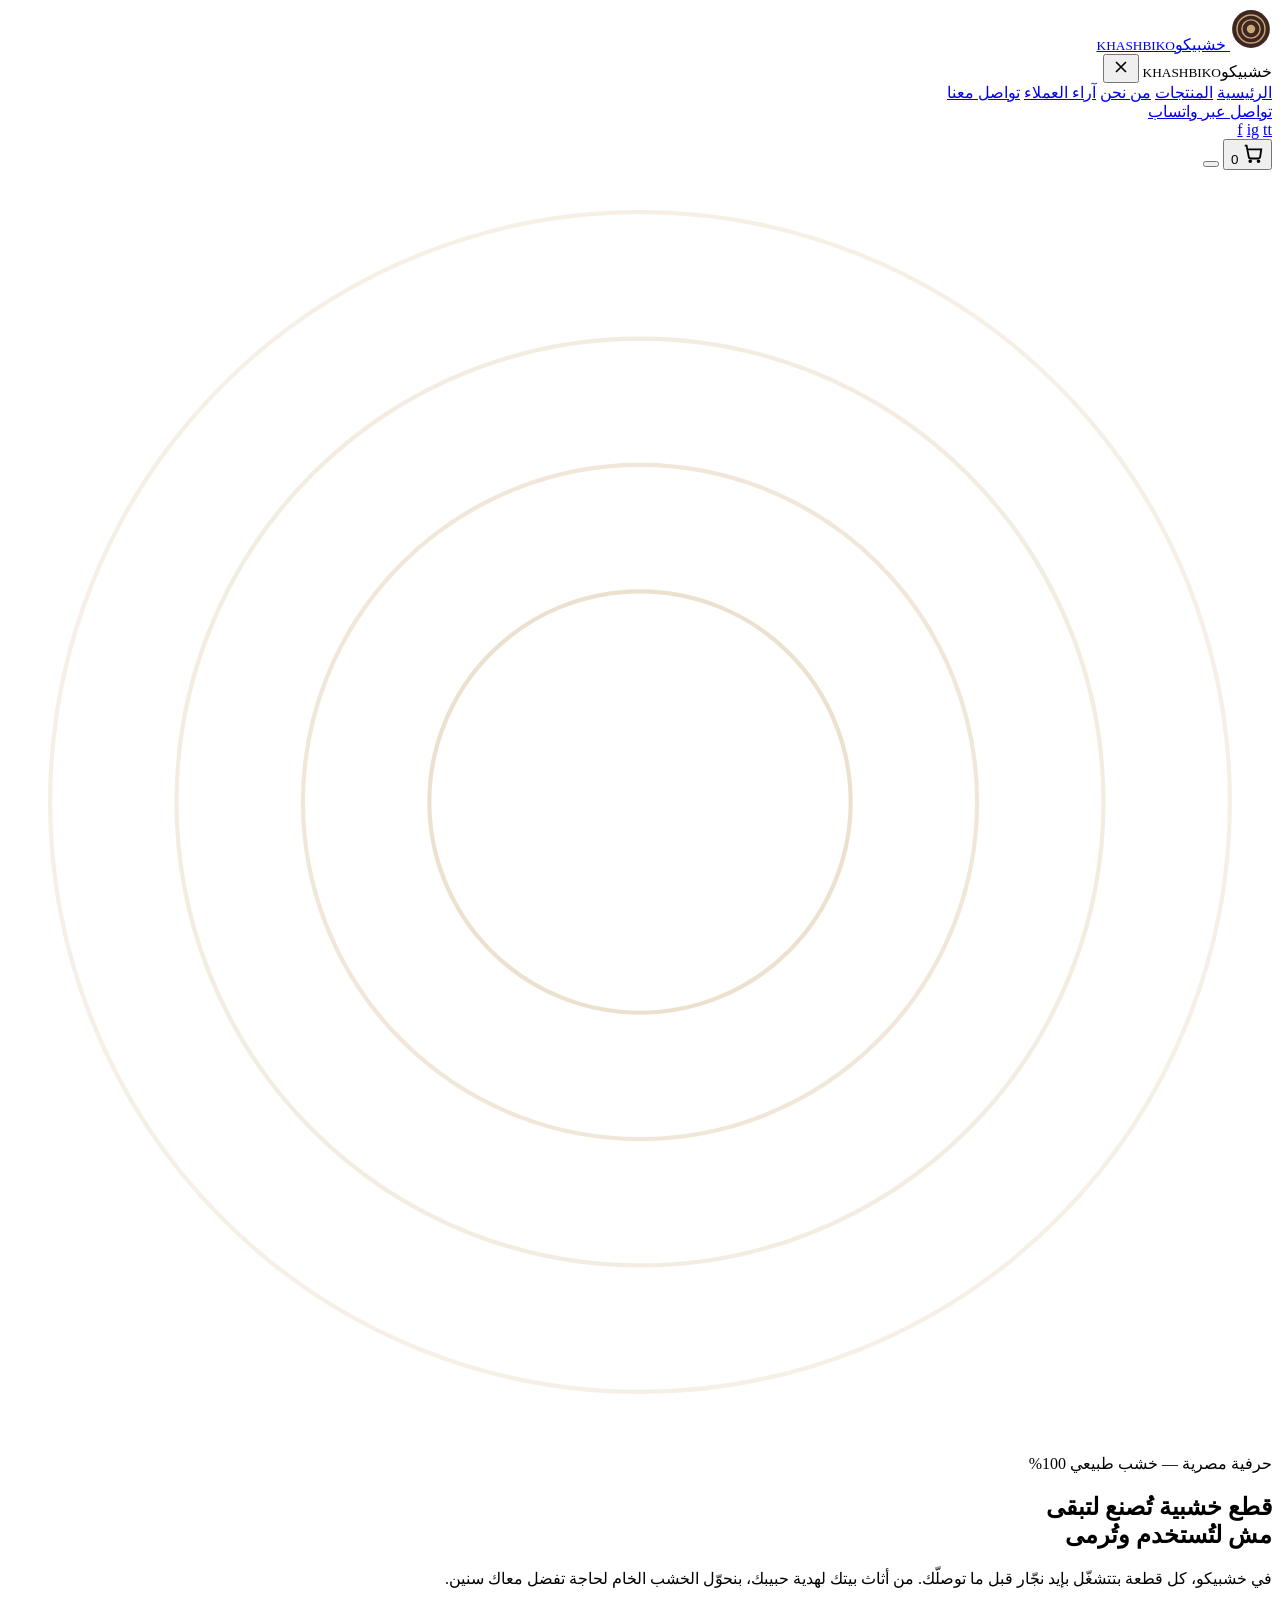
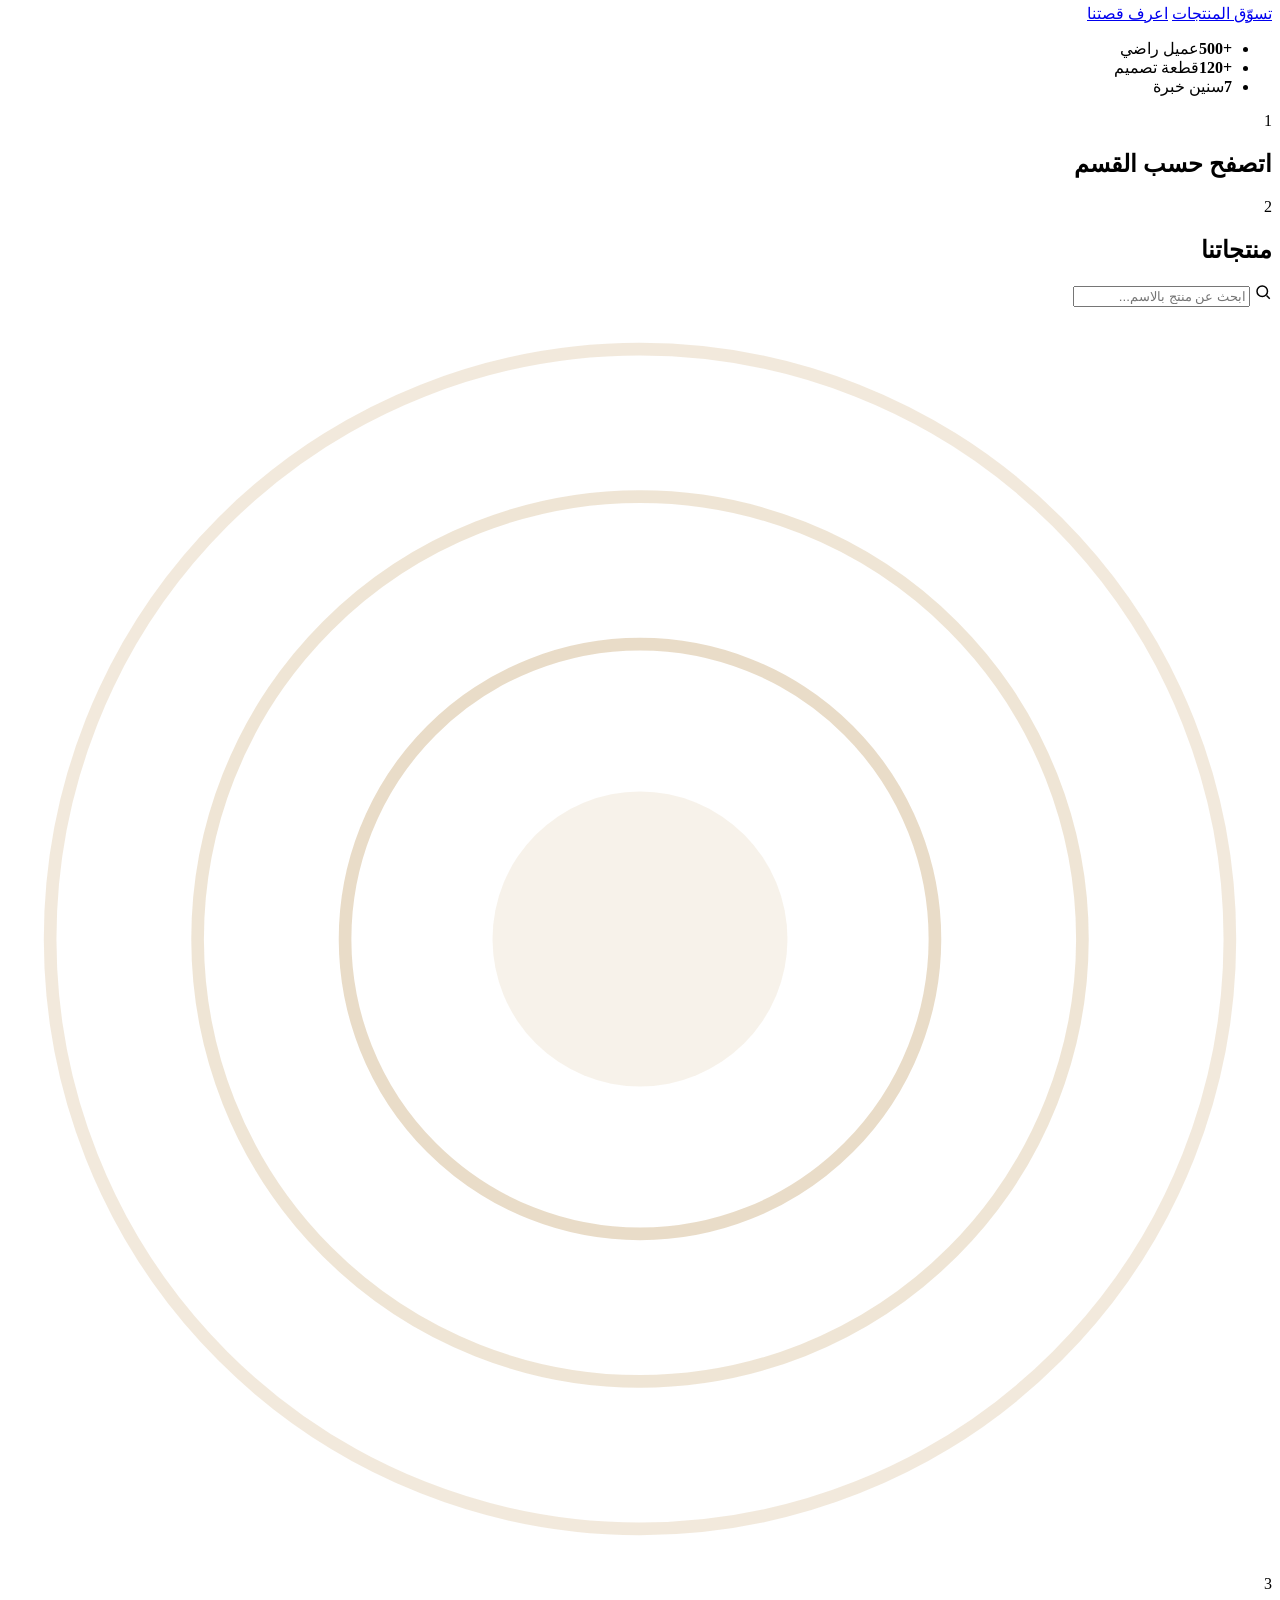
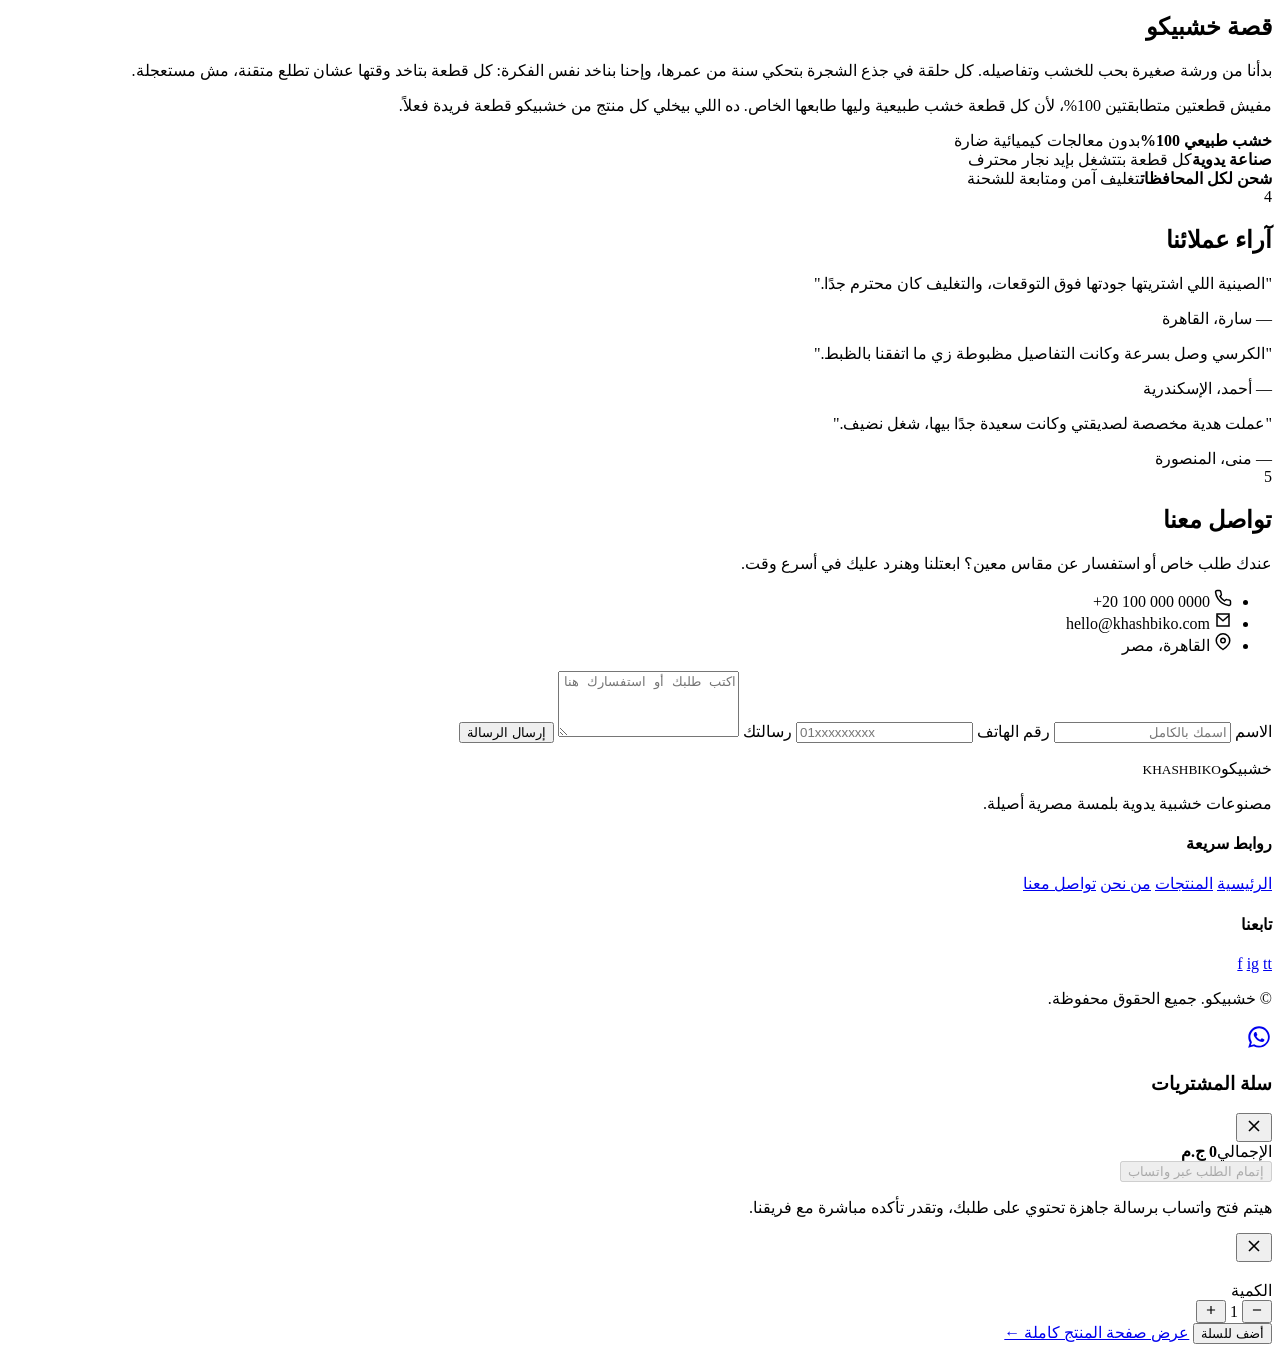
==== index.html @ 72959894 "Add files via upload" ====
<!DOCTYPE html>
<html lang="ar" dir="rtl">
<head>
<meta charset="UTF-8">
<meta name="viewport" content="width=device-width, initial-scale=1.0, viewport-fit=cover">
<title>خشبيكو | قطع خشبية يدوية الصنع</title>
<meta name="description" content="خشبيكو - متجر مصنوعات خشبية يدوية: أثاث، ديكور، أدوات مطبخ وهدايا مخصصة من خشب طبيعي 100%.">

<!-- Open Graph (لمشاركة أفضل على فيسبوك وواتساب) -->
<meta property="og:title" content="خشبيكو | قطع خشبية يدوية الصنع">
<meta property="og:description" content="أثاث وديكور وأدوات مطبخ وهدايا خشبية، مصنوعة يدويًا بخشب طبيعي 100%.">
<meta property="og:type" content="website">

<link rel="icon" href="data:image/svg+xml,%3Csvg xmlns='http://www.w3.org/2000/svg' viewBox='0 0 100 100'%3E%3Ccircle cx='50' cy='50' r='45' fill='%233E2723'/%3E%3Ccircle cx='50' cy='50' r='33' fill='none' stroke='%23C9A876' stroke-width='4'/%3E%3Ccircle cx='50' cy='50' r='20' fill='none' stroke='%23C9A876' stroke-width='4'/%3E%3C/svg%3E">

<link rel="preconnect" href="https://fonts.googleapis.com">
<link rel="preconnect" href="https://fonts.gstatic.com" crossorigin>
<link href="https://fonts.googleapis.com/css2?family=El+Messiri:wght@500;600;700&family=Tajawal:wght@400;500;700;900&display=swap" rel="stylesheet">
<link rel="stylesheet" href="assets/css/style.css">
</head>
<body>

<!-- ===== Header ===== -->
<header class="site-header" id="top">
  <div class="container header-inner">
    <a href="#top" class="logo">
      <svg class="logo-rings" viewBox="0 0 60 60" width="42" height="42" aria-hidden="true">
        <circle cx="30" cy="30" r="27" fill="#3E2723"/>
        <circle cx="30" cy="30" r="20" fill="none" stroke="#C9A876" stroke-width="2"/>
        <circle cx="30" cy="30" r="13" fill="none" stroke="#C9A876" stroke-width="2"/>
        <circle cx="30" cy="30" r="6" fill="#C9A876"/>
      </svg>
      <span class="logo-text">خشبيكو<small>KHASHBIKO</small></span>
    </a>

    <nav class="main-nav" id="mainNav">
      <div class="nav-panel-header">
        <span class="logo-text">خشبيكو<small>KHASHBIKO</small></span>
        <button class="icon-btn" id="closeMenu" aria-label="إغلاق القائمة">
          <svg width="20" height="20" viewBox="0 0 24 24" fill="none" stroke="currentColor" stroke-width="2"><path d="M6 6l12 12M18 6L6 18"/></svg>
        </button>
      </div>
      <div class="nav-links">
        <a href="#home">الرئيسية</a>
        <a href="#products">المنتجات</a>
        <a href="#about">من نحن</a>
        <a href="#reviews">آراء العملاء</a>
        <a href="#contact">تواصل معنا</a>
      </div>
      <div class="nav-panel-footer">
        <a href="#" data-whatsapp-link target="_blank" rel="noopener" class="btn btn-primary btn-block">تواصل عبر واتساب</a>
        <div class="social-icons">
          <a href="#" data-social="facebook" aria-label="فيسبوك">f</a>
          <a href="#" data-social="instagram" aria-label="انستغرام">ig</a>
          <a href="#" data-social="tiktok" aria-label="تيك توك">tt</a>
        </div>
      </div>
    </nav>

    <div class="header-actions">
      <button class="cart-btn" id="cartBtn" aria-label="فتح سلة المشتريات">
        <svg width="22" height="22" viewBox="0 0 24 24" fill="none" stroke="currentColor" stroke-width="2"><path d="M3 4h2l2.4 12.4a2 2 0 002 1.6h8.4a2 2 0 002-1.7L21 8H6"/><circle cx="9" cy="21" r="1"/><circle cx="18" cy="21" r="1"/></svg>
        <span class="cart-count" id="cartCount">0</span>
      </button>
      <button class="menu-toggle" id="menuToggle" aria-label="فتح القائمة" aria-expanded="false">
        <span></span><span></span><span></span>
      </button>
    </div>
  </div>
</header>

<!-- ===== Hero ===== -->
<section class="hero" id="home">
  <div class="hero-rings" aria-hidden="true">
    <svg viewBox="0 0 600 600" width="100%" height="100%">
      <circle cx="300" cy="300" r="280" fill="none" stroke="#C9A876" stroke-opacity="0.18" stroke-width="2"/>
      <circle cx="300" cy="300" r="220" fill="none" stroke="#C9A876" stroke-opacity="0.22" stroke-width="2"/>
      <circle cx="300" cy="300" r="160" fill="none" stroke="#C9A876" stroke-opacity="0.28" stroke-width="2"/>
      <circle cx="300" cy="300" r="100" fill="none" stroke="#C9A876" stroke-opacity="0.35" stroke-width="2"/>
    </svg>
  </div>
  <div class="container hero-inner">
    <p class="eyebrow">حرفية مصرية &mdash; خشب طبيعي 100%</p>
    <h1>قطع خشبية تُصنع لتبقى<br><span>مش لتُستخدم وتُرمى</span></h1>
    <p class="hero-text">في خشبيكو، كل قطعة بتتشغّل بإيد نجّار قبل ما توصلّك. من أثاث بيتك لهدية حبيبك، بنحوّل الخشب الخام لحاجة تفضل معاك سنين.</p>
    <div class="hero-cta">
      <a href="#products" class="btn btn-primary">تسوّق المنتجات</a>
      <a href="#about" class="btn btn-ghost">اعرف قصتنا</a>
    </div>
    <ul class="hero-stats">
      <li><strong>+500</strong><span>عميل راضي</span></li>
      <li><strong>+120</strong><span>قطعة تصميم</span></li>
      <li><strong>7</strong><span>سنين خبرة</span></li>
    </ul>
  </div>
</section>

<!-- ===== Categories (تُبنى تلقائيًا من ملف products-data.js) ===== -->
<section class="categories">
  <div class="container">
    <div class="section-head">
      <span class="ring-mark">1</span>
      <h2>اتصفح حسب القسم</h2>
    </div>
    <div class="cat-grid" id="categoryGrid">
      <!-- تُملأ تلقائيًا بواسطة app.js من PRODUCT_CATEGORIES -->
    </div>
  </div>
</section>

<!-- ===== Products (تُبنى تلقائيًا من ملف products-data.js) ===== -->
<section class="products" id="products">
  <div class="container">
    <div class="section-head">
      <span class="ring-mark">2</span>
      <h2>منتجاتنا</h2>
     <!--<p class="section-sub">لإضافة أو تعديل منتج، افتح ملف <code>assets/js/products-data.js</code></p>-->
    </div>

    <div class="products-toolbar">
      <div class="search-bar">
        <span class="search-icon">
          <svg width="18" height="18" viewBox="0 0 24 24" fill="none" stroke="currentColor" stroke-width="2"><circle cx="11" cy="11" r="7"/><path d="M21 21l-4.3-4.3"/></svg>
        </span>
        <input type="search" id="productSearch" placeholder="ابحث عن منتج بالاسم...">
      </div>
      <div class="filter-pills" id="categoryFilters">
        <!-- تُملأ تلقائيًا بواسطة app.js -->
      </div>
    </div>

    <div class="product-grid" id="productGrid">
      <!-- تُملأ تلقائيًا بواسطة app.js من PRODUCTS -->
    </div>
  </div>
</section>

<!-- ===== About ===== -->
<section class="about" id="about">
  <div class="container about-inner">
    <div class="about-rings" aria-hidden="true">
      <svg viewBox="0 0 300 300" width="100%" height="100%">
        <circle cx="150" cy="150" r="140" fill="none" stroke="#C9A876" stroke-opacity="0.25" stroke-width="3"/>
        <circle cx="150" cy="150" r="105" fill="none" stroke="#C9A876" stroke-opacity="0.3" stroke-width="3"/>
        <circle cx="150" cy="150" r="70" fill="none" stroke="#C9A876" stroke-opacity="0.4" stroke-width="3"/>
        <circle cx="150" cy="150" r="35" fill="#C9A876" fill-opacity="0.15"/>
      </svg>
    </div>
    <div class="about-text">
      <span class="ring-mark">3</span>
      <h2>قصة خشبيكو</h2>
      <p>بدأنا من ورشة صغيرة بحب للخشب وتفاصيله. كل حلقة في جذع الشجرة بتحكي سنة من عمرها، وإحنا بناخد نفس الفكرة: كل قطعة بتاخد وقتها عشان تطلع متقنة، مش مستعجلة.</p>
      <p>مفيش قطعتين متطابقتين 100%، لأن كل قطعة خشب طبيعية وليها طابعها الخاص. ده اللي بيخلي كل منتج من خشبيكو قطعة فريدة فعلاً.</p>
      <div class="about-points">
        <div class="point"><strong>خشب طبيعي 100%</strong><span>بدون معالجات كيميائية ضارة</span></div>
        <div class="point"><strong>صناعة يدوية</strong><span>كل قطعة بتتشغل بإيد نجار محترف</span></div>
        <div class="point"><strong>شحن لكل المحافظات</strong><span>تغليف آمن ومتابعة للشحنة</span></div>
      </div>
    </div>
  </div>
</section>

<!-- ===== Reviews ===== -->
<section class="reviews" id="reviews">
  <div class="container">
    <div class="section-head">
      <span class="ring-mark">4</span>
      <h2>آراء عملائنا</h2>
      <!--<p class="section-sub">آراء توضيحية &mdash; استبدلها بتقييمات عملائك الحقيقية</p>-->
    </div>
    <div class="review-grid">
      <div class="review-card">
        <p>"الصينية اللي اشتريتها جودتها فوق التوقعات، والتغليف كان محترم جدًا."</p>
        <span class="reviewer">— سارة، القاهرة</span>
      </div>
      <div class="review-card">
        <p>"الكرسي وصل بسرعة وكانت التفاصيل مظبوطة زي ما اتفقنا بالظبط."</p>
        <span class="reviewer">— أحمد، الإسكندرية</span>
      </div>
      <div class="review-card">
        <p>"عملت هدية مخصصة لصديقتي وكانت سعيدة جدًا بيها، شغل نضيف."</p>
        <span class="reviewer">— منى، المنصورة</span>
      </div>
    </div>
  </div>
</section>

<!-- ===== Contact ===== -->
<section class="contact" id="contact">
  <div class="container contact-inner">
    <div class="contact-info">
      <span class="ring-mark">5</span>
      <h2>تواصل معنا</h2>
      <p>عندك طلب خاص أو استفسار عن مقاس معين؟ ابعتلنا وهنرد عليك في أسرع وقت.</p>
      <ul class="contact-list">
        <li>
          <svg width="18" height="18" viewBox="0 0 24 24" fill="none" stroke="currentColor" stroke-width="2"><path d="M22 16.9v3a2 2 0 01-2.2 2 19.8 19.8 0 01-8.6-3.1 19.5 19.5 0 01-6-6A19.8 19.8 0 012.1 4.2 2 2 0 014.1 2h3a2 2 0 012 1.7c.1.9.3 1.8.6 2.7a2 2 0 01-.4 2.1L8 9.9a16 16 0 006 6l1.4-1.3a2 2 0 012.1-.4c.9.3 1.8.5 2.7.6a2 2 0 011.8 2z"/></svg>
          <span dir="ltr" id="infoPhone">+20 100 000 0000</span>
        </li>
        <li>
          <svg width="18" height="18" viewBox="0 0 24 24" fill="none" stroke="currentColor" stroke-width="2"><path d="M4 4h16v16H4z"/><path d="M4 6l8 7 8-7"/></svg>
          <span dir="ltr" id="infoEmail">hello@khashbiko.com</span>
        </li>
        <li>
          <svg width="18" height="18" viewBox="0 0 24 24" fill="none" stroke="currentColor" stroke-width="2"><path d="M21 10c0 6-9 12-9 12s-9-6-9-12a9 9 0 0118 0z"/><circle cx="12" cy="10" r="3"/></svg>
          <span id="infoAddress">القاهرة، مصر</span>
        </li>
      </ul>
    </div>

    <form class="contact-form" id="contactForm">
      <label>
        الاسم
        <input type="text" name="name" required placeholder="اسمك بالكامل">
      </label>
      <label>
        رقم الهاتف
        <input type="tel" name="phone" required placeholder="01xxxxxxxxx">
      </label>
      <label>
        رسالتك
        <textarea name="message" rows="4" required placeholder="اكتب طلبك أو استفسارك هنا"></textarea>
      </label>
      <button type="submit" class="btn btn-primary">إرسال الرسالة</button>
      <p class="form-note" id="formNote"></p>
    </form>
  </div>
</section>

<!-- ===== Footer ===== -->
<footer class="site-footer">
  <div class="container footer-inner">
    <div class="footer-brand">
      <span class="logo-text">خشبيكو<small>KHASHBIKO</small></span>
      <p>مصنوعات خشبية يدوية بلمسة مصرية أصيلة.</p>
    </div>
    <div class="footer-links">
      <h4>روابط سريعة</h4>
      <a href="#home">الرئيسية</a>
      <a href="#products">المنتجات</a>
      <a href="#about">من نحن</a>
      <a href="#contact">تواصل معنا</a>
    </div>
    <div class="footer-social">
      <h4>تابعنا</h4>
      <div class="social-icons">
        <a href="#" data-social="facebook" aria-label="فيسبوك">f</a>
        <a href="#" data-social="instagram" aria-label="انستغرام">ig</a>
        <a href="#" data-social="tiktok" aria-label="تيك توك">tt</a>
      </div>
    </div>
  </div>
  <div class="footer-bottom">
    <p>&copy; <span id="year"></span> خشبيكو. جميع الحقوق محفوظة.</p>
  </div>
</footer>

<!-- ===== Floating WhatsApp (الرقم من assets/js/config.js) ===== -->
<a href="#" data-whatsapp-link target="_blank" rel="noopener" class="whatsapp-float" aria-label="تواصل عبر واتساب">
  <svg width="26" height="26" viewBox="0 0 24 24" fill="currentColor"><path d="M12.04 2C6.58 2 2.13 6.45 2.13 11.91c0 1.87.51 3.62 1.4 5.13L2 22l5.13-1.5a9.9 9.9 0 004.9 1.28h.01c5.46 0 9.91-4.45 9.91-9.91S17.5 2 12.04 2zm0 18.06a8.1 8.1 0 01-4.14-1.13l-.3-.18-3.05.89.9-2.96-.2-.31a8.1 8.1 0 01-1.24-4.36c0-4.48 3.65-8.13 8.14-8.13 4.48 0 8.13 3.65 8.13 8.14 0 4.48-3.65 8.14-8.13 8.14zm4.46-6.09c-.24-.12-1.44-.71-1.66-.8-.22-.08-.39-.12-.55.12-.16.24-.63.79-.77.96-.14.16-.28.18-.53.06-.24-.12-1.02-.38-1.94-1.2-.72-.64-1.2-1.43-1.34-1.67-.14-.24-.02-.37.11-.5.11-.11.24-.28.36-.42.12-.14.16-.24.24-.4.08-.16.04-.3-.02-.42-.06-.12-.55-1.34-.76-1.83-.2-.48-.4-.42-.55-.42h-.47c-.16 0-.42.06-.64.3-.22.24-.85.83-.85 2.03 0 1.2.87 2.35.99 2.51.12.16 1.71 2.62 4.15 3.67.58.25 1.03.4 1.38.51.58.18 1.11.16 1.53.1.47-.07 1.44-.59 1.64-1.16.2-.57.2-1.06.14-1.16-.06-.1-.22-.16-.46-.28z"/></svg>
</a>

<!-- ===== Cart Drawer ===== -->
<div class="cart-overlay" id="cartOverlay"></div>
<aside class="cart-drawer" id="cartDrawer" role="dialog" aria-modal="true" aria-label="سلة المشتريات">
  <div class="cart-drawer-header">
    <h3>سلة المشتريات</h3>
    <button class="icon-btn" id="closeCart" aria-label="إغلاق السلة">
      <svg width="20" height="20" viewBox="0 0 24 24" fill="none" stroke="currentColor" stroke-width="2"><path d="M6 6l12 12M18 6L6 18"/></svg>
    </button>
  </div>
  <div class="cart-items" id="cartItems"></div>
  <div class="cart-footer">
    <div class="cart-total"><span>الإجمالي</span><strong id="cartTotal">0 ج.م</strong></div>
    <button class="btn btn-primary btn-block" id="checkoutBtn" disabled>إتمام الطلب عبر واتساب</button>
    <p class="cart-hint">هيتم فتح واتساب برسالة جاهزة تحتوي على طلبك، وتقدر تأكده مباشرة مع فريقنا.</p>
    <p class="form-note" id="cartEmptyNote"></p>
  </div>
</aside>

<!-- ===== Quick View Modal ===== -->
<div class="modal-overlay" id="modalOverlay"></div>
<div class="quick-view-modal" id="quickViewModal" role="dialog" aria-modal="true" aria-labelledby="qvTitle">
  <button class="icon-btn modal-close" id="closeQuickView" aria-label="إغلاق">
    <svg width="20" height="20" viewBox="0 0 24 24" fill="none" stroke="currentColor" stroke-width="2"><path d="M6 6l12 12M18 6L6 18"/></svg>
  </button>
  <div class="qv-media-wrap">
    <div class="qv-media" id="qvMedia"></div>
    <div class="qv-media-toggle" id="qvMediaToggle" hidden>
      <button type="button" class="media-toggle-btn active" data-mode="image">الصورة</button>
      <button type="button" class="media-toggle-btn" data-mode="video">الفيديو</button>
    </div>
  </div>
  <div class="qv-body">
    <div class="qv-tags" id="qvTags"></div>
    <h3 id="qvTitle"></h3>
    <p id="qvDesc"></p>
    <div class="qv-price" id="qvPrice"></div>
    <div class="qv-qty-row">
      <span>الكمية</span>
      <div class="qty-stepper">
        <button class="qty-btn" id="qvMinus" type="button" aria-label="تقليل الكمية">
          <svg width="14" height="14" viewBox="0 0 24 24" fill="none" stroke="currentColor" stroke-width="2"><path d="M5 12h14"/></svg>
        </button>
        <span id="qvQty">1</span>
        <button class="qty-btn" id="qvPlus" type="button" aria-label="زيادة الكمية">
          <svg width="14" height="14" viewBox="0 0 24 24" fill="none" stroke="currentColor" stroke-width="2"><path d="M12 5v14M5 12h14"/></svg>
        </button>
      </div>
    </div>
    <button class="btn btn-primary btn-block" id="qvAddCart" type="button">أضف للسلة</button>
    <a href="#" id="qvFullLink" class="qv-full-link">عرض صفحة المنتج كاملة ←</a>
  </div>
</div>

<!-- Toast -->
<div class="toast" id="toast"></div>

<!-- ملفات البيانات والإعدادات (رتّبها بهذا الترتيب دائمًا) -->
<script src="assets/js/config.js"></script>
<script src="assets/js/icons.js"></script>
<script src="assets/js/media-utils.js"></script>
<script src="assets/js/products-data.js"></script>
<script src="assets/js/site-common.js"></script>
<script src="assets/js/app.js"></script>
</body>
</html>
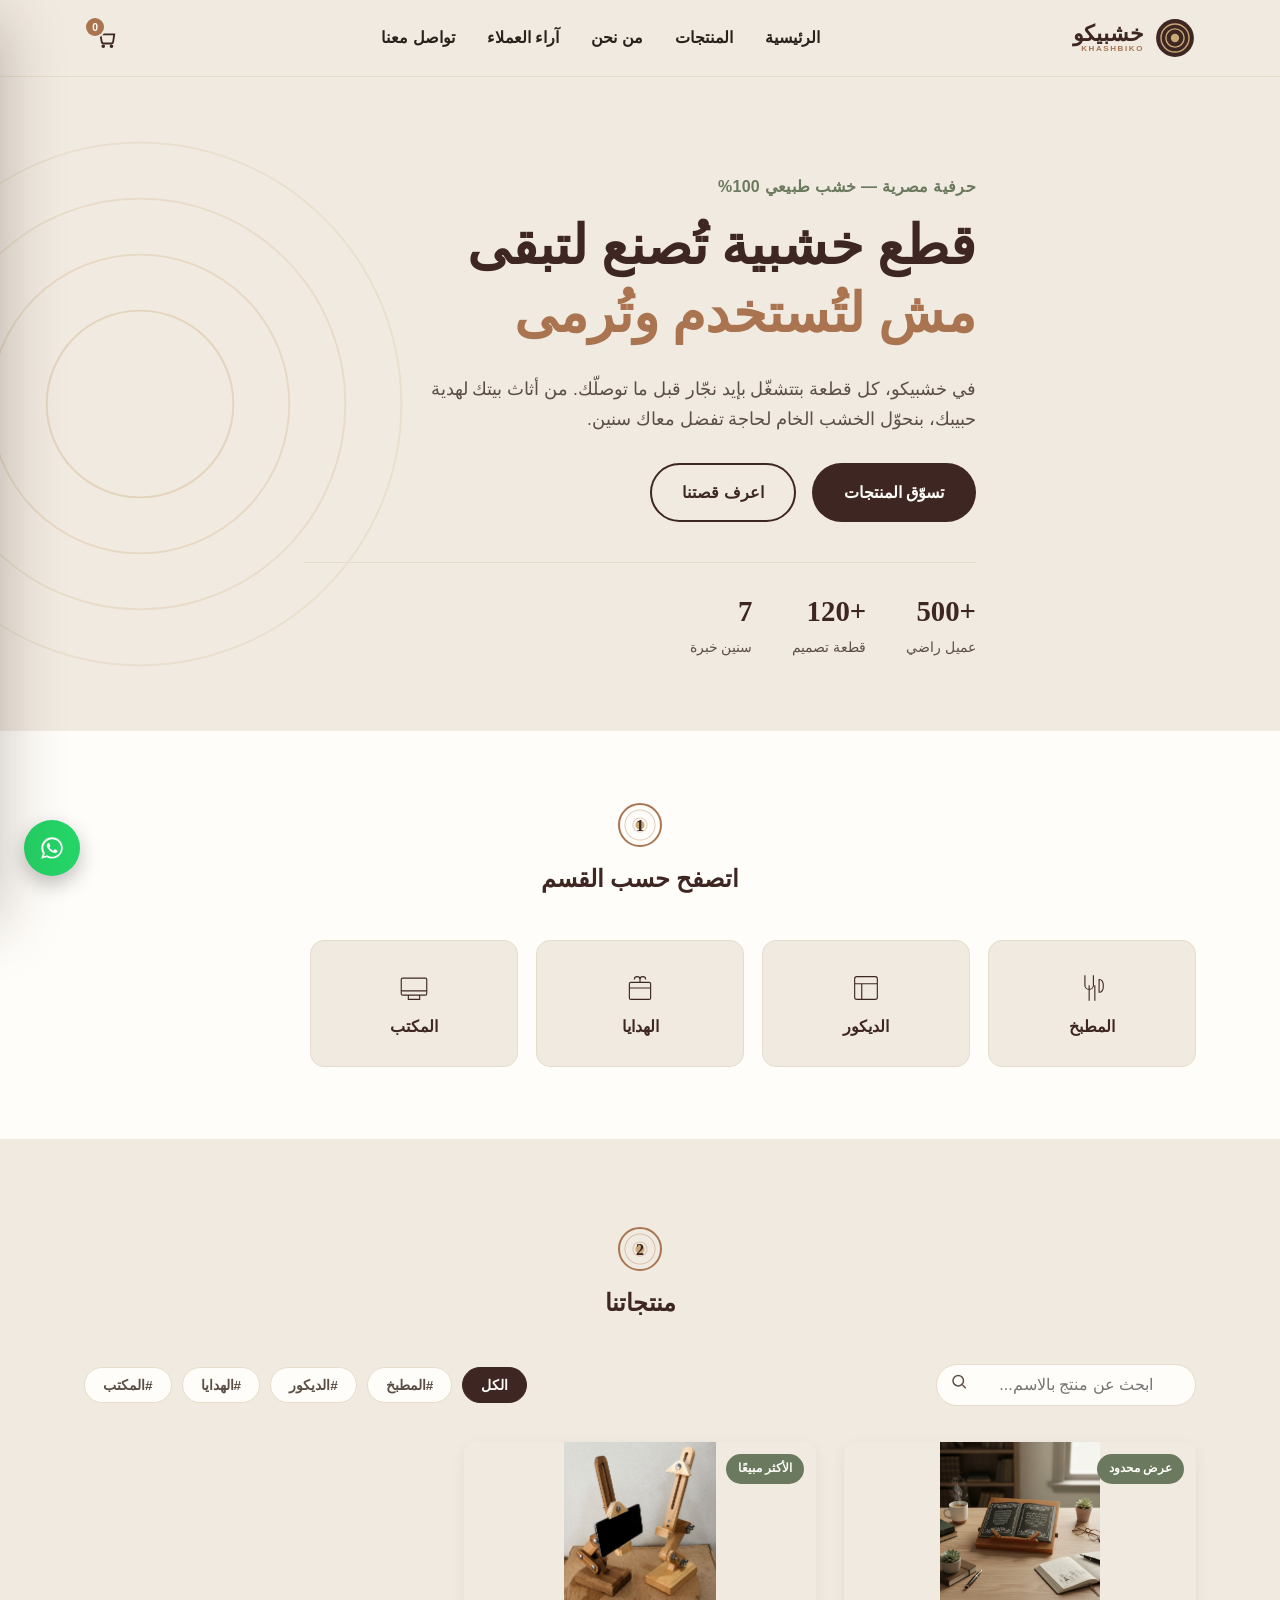
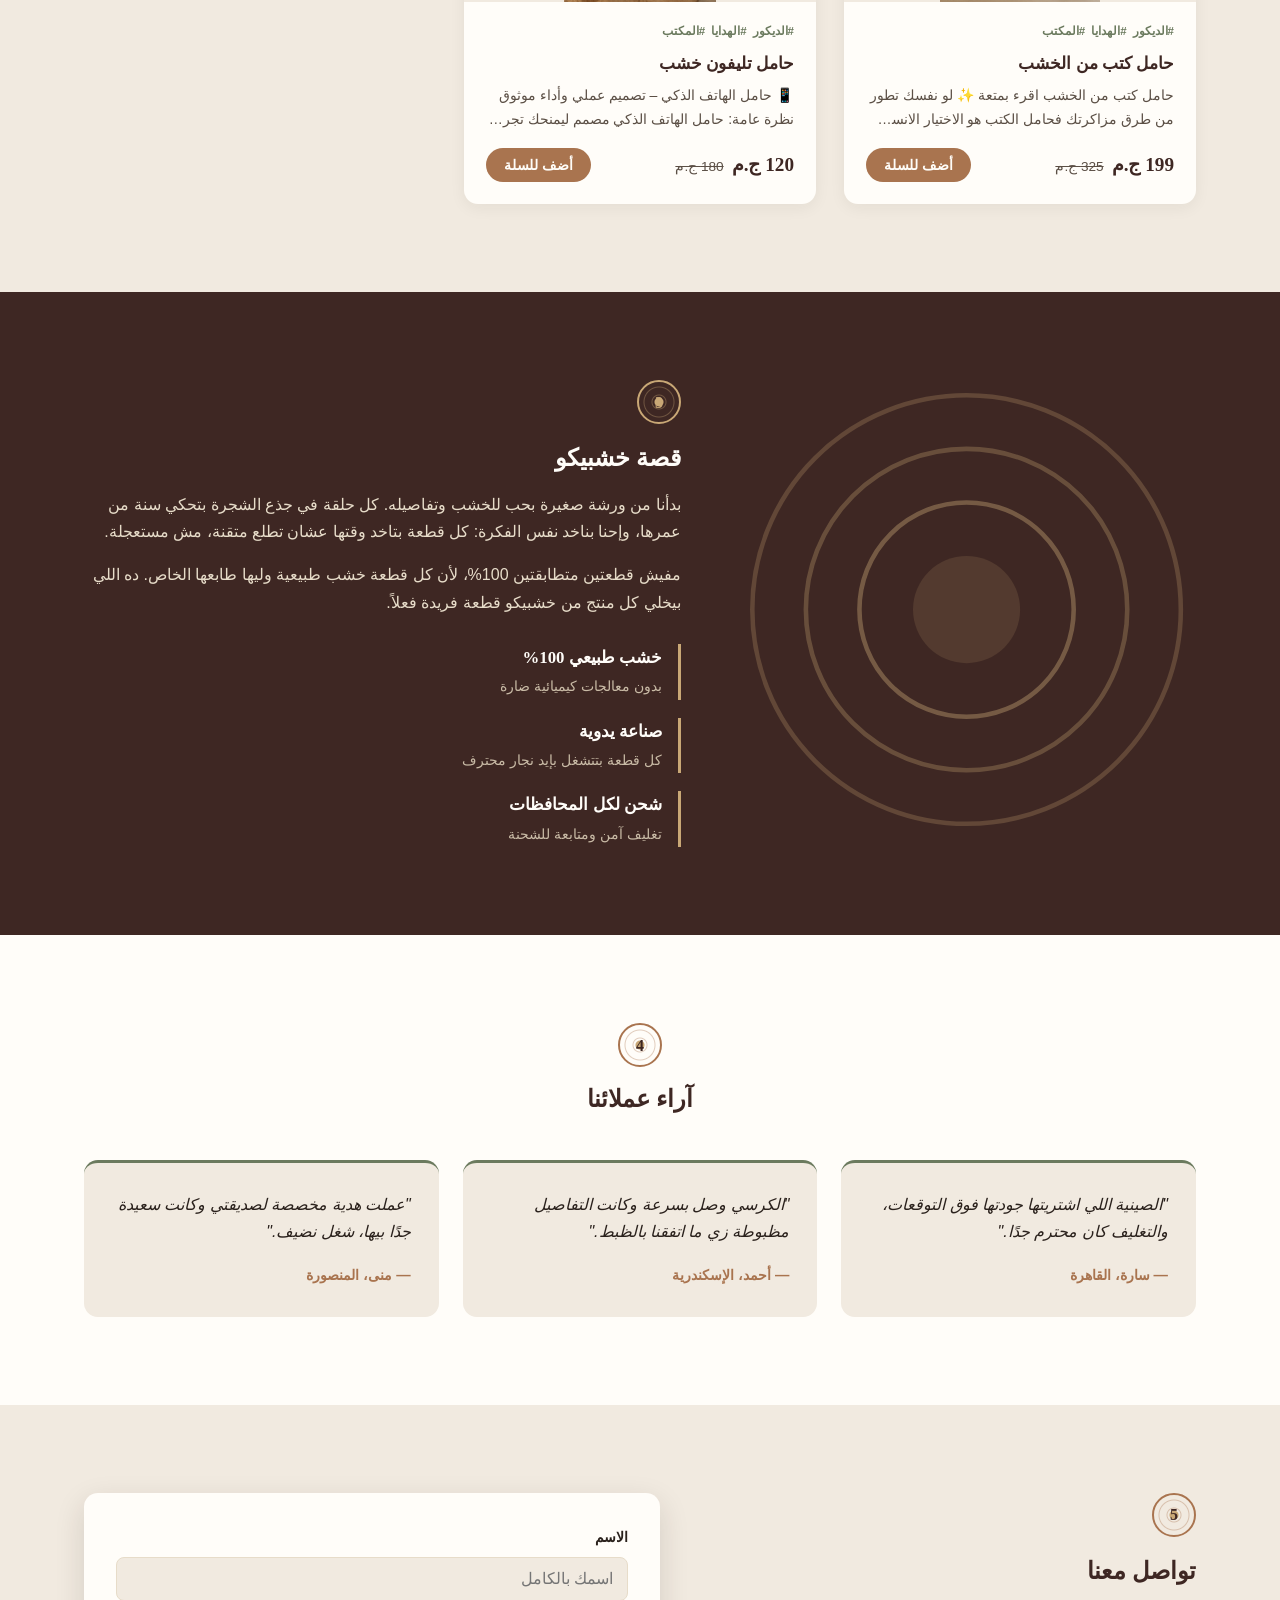
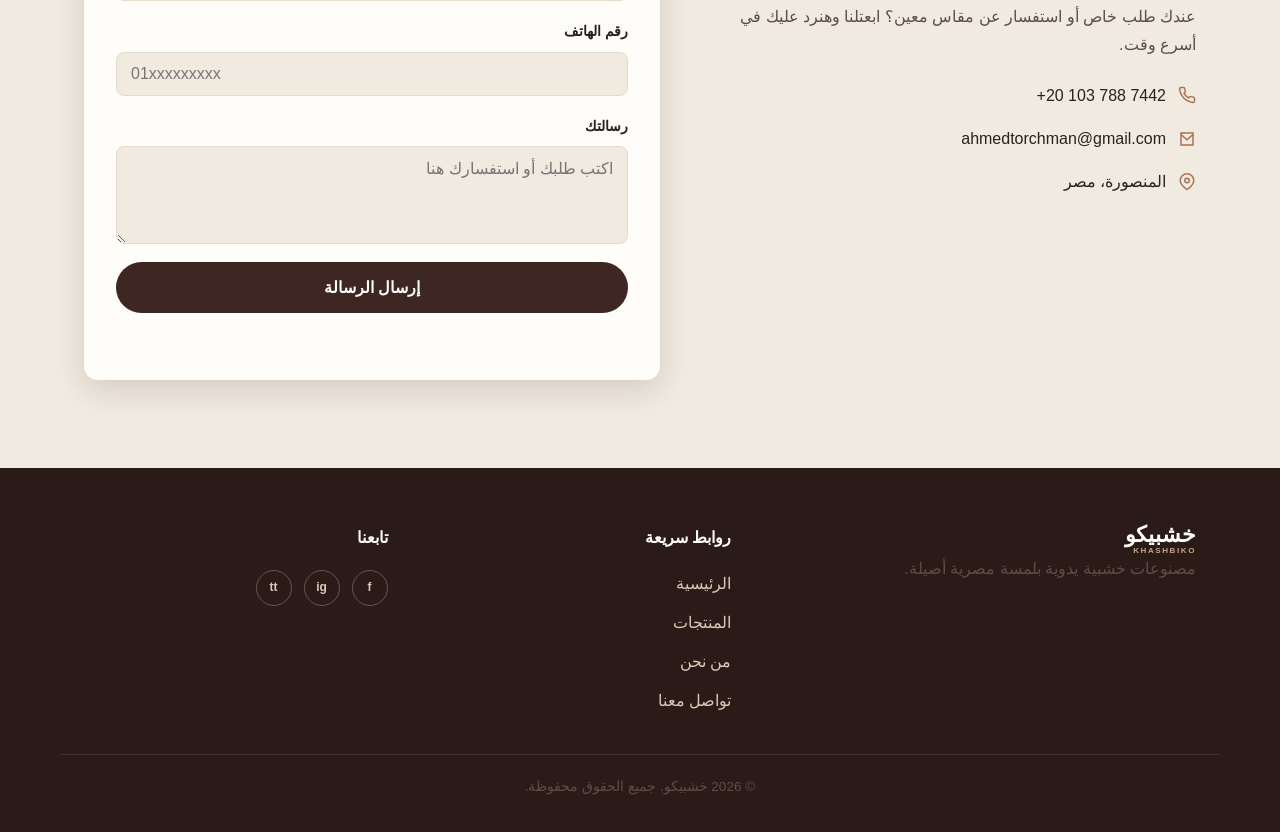
==== commit 71ad5653: "Update index.html" ====
--- a/index.html
+++ b/index.html
@@ -69,6 +69,15 @@
   </div>
 </header>
 
+<!-- ===== الشريط الإعلاني (يُملأ ويُعرض تلقائيًا من assets/js/announcements-data.js) ===== -->
+<div class="announce-bar" id="announceBar" hidden>
+  <div class="announce-inner">
+    <div class="announce-viewport">
+      <div class="announce-track" id="announceTrack"></div>
+    </div>
+  </div>
+</div>
+  
 <!-- ===== Hero ===== -->
 <section class="hero" id="home">
   <div class="hero-rings" aria-hidden="true">
@@ -321,6 +330,8 @@
 <script src="assets/js/icons.js"></script>
 <script src="assets/js/media-utils.js"></script>
 <script src="assets/js/products-data.js"></script>
+<script src="assets/js/announcements-data.js"></script>
+<script src="assets/js/announcement-bar.js"></script>
 <script src="assets/js/site-common.js"></script>
 <script src="assets/js/app.js"></script>
 </body>
--- a/assets/css/style.css
+++ b/assets/css/style.css
@@ -0,0 +1,902 @@
+/* =========================================================
+   KHASHBIKO — Design tokens
+   Palette: walnut #3E2723, oak #A9744F, gold-ring #C9A876,
+            sage #6B7A5E, paper #F1EAE0, ink #2A211C
+   Display: 'El Messiri' — Body: 'Tajawal'
+   Signature: concentric "wood ring" motif for numbering & dividers
+   ========================================================= */
+
+:root{
+  --walnut:#3E2723;
+  --walnut-deep:#2A1B18;
+  --oak:#A9744F;
+  --gold:#C9A876;
+  --sage:#6B7A5E;
+  --rust:#B5533C;
+  --paper:#F1EAE0;
+  --paper-2:#E7DCC9;
+  --ink:#2A211C;
+  --ink-soft:#5B4F45;
+  --white:#FFFDF9;
+  --radius:14px;
+  --radius-sm:8px;
+  --shadow:0 10px 30px rgba(42,27,24,0.14);
+  --shadow-lg:0 20px 60px rgba(42,27,24,0.28);
+  --container:1160px;
+
+  /* لون الخلفية الظاهر حوالين صور المنتجات (في الكروت، معرض صفحة
+     المنتج، والعرض السريع) — الصورة بتتعرض كاملة من غير قص، فأي
+     مساحة فاضية حواليها بتاخد اللون ده. غيّر القيمة دي بس عشان
+     تغيّر لون الخلفية في كل أماكن عرض الصور دفعة واحدة. */
+  --product-image-bg:#F1EAE0;
+}
+
+*,*::before,*::after{box-sizing:border-box;}
+html{scroll-behavior:smooth;}
+html,body{overflow-x:hidden;max-width:100%;}
+/* The HTML "hidden" attribute must always win over any class that sets
+   its own display value (e.g. display:flex on a panel also toggled via
+   .hidden = true/false in JS) — otherwise elements meant to be hidden
+   stay visible and stack on top of/above the content meant to replace them. */
+[hidden]{display:none !important;}
+body{
+  margin:0;
+  background:var(--paper);
+  color:var(--ink);
+  font-family:'Tajawal',sans-serif;
+  line-height:1.7;
+  -webkit-font-smoothing:antialiased;
+}
+body.cart-open,body.modal-open,body.menu-open{overflow:hidden;}
+h1,h2,h3,.logo-text{font-family:'El Messiri',serif;}
+h1,h2,h3{color:var(--walnut);margin:0 0 .5em;}
+p{margin:0 0 1em;color:var(--ink-soft);}
+a{color:inherit;text-decoration:none;}
+img{max-width:100%;display:block;}
+button{font-family:inherit;}
+.container{max-width:var(--container);margin:0 auto;padding:0 24px;}
+code{background:var(--paper-2);padding:2px 6px;border-radius:4px;font-size:.85em;}
+
+@media (prefers-reduced-motion: reduce){
+  html{scroll-behavior:auto;}
+  *{animation:none !important;transition:none !important;}
+}
+
+/* Focus visibility */
+a:focus-visible,button:focus-visible,input:focus-visible,textarea:focus-visible{
+  outline:3px solid var(--sage);outline-offset:2px;
+}
+
+/* Buttons */
+.btn{
+  display:inline-block;
+  padding:14px 30px;
+  border-radius:999px;
+  font-weight:700;
+  border:2px solid transparent;
+  cursor:pointer;
+  transition:transform .15s ease, box-shadow .15s ease, background .2s ease;
+  font-size:1rem;
+}
+.btn-primary{background:var(--walnut);color:var(--white);}
+.btn-primary:hover{background:var(--walnut-deep);transform:translateY(-2px);box-shadow:var(--shadow);}
+.btn-primary:disabled{background:#B9AFA3;cursor:not-allowed;transform:none;box-shadow:none;}
+.btn-ghost{background:transparent;color:var(--walnut);border-color:var(--walnut);}
+.btn-ghost:hover{background:var(--walnut);color:var(--white);}
+.btn-small{padding:9px 18px;font-size:.85rem;background:var(--oak);color:var(--white);border-radius:999px;border:none;cursor:pointer;}
+.btn-small:hover{background:var(--walnut);}
+.btn-small:disabled{background:#C9BFB3;color:#fff;cursor:not-allowed;}
+.btn-block{display:block;width:100%;text-align:center;}
+
+.icon-btn{
+  background:none;border:none;cursor:pointer;color:var(--walnut);
+  width:36px;height:36px;border-radius:50%;
+  display:flex;align-items:center;justify-content:center;
+  transition:background .15s ease;
+}
+.icon-btn:hover{background:var(--paper-2);}
+
+/* Section head + signature ring numbering */
+.section-head{text-align:center;max-width:640px;margin:0 auto 40px;position:relative;padding-top:56px;}
+.section-sub{color:var(--ink-soft);font-size:.95rem;}
+.ring-mark{
+  position:absolute;top:0;right:50%;transform:translateX(50%);
+  width:44px;height:44px;border-radius:50%;
+  display:flex;align-items:center;justify-content:center;
+  font-family:'El Messiri',serif;font-weight:700;color:var(--walnut);
+  background:
+    radial-gradient(circle at center, var(--gold) 0 4px, transparent 5px),
+    repeating-radial-gradient(circle at center, transparent 0 6px, rgba(169,116,79,.35) 7px, transparent 8px);
+  border:2px solid var(--oak);
+}
+.about .ring-mark,.contact .ring-mark{position:static;transform:none;margin-bottom:14px;}
+
+/* ===== Header ===== */
+.site-header{
+  position:sticky;top:0;z-index:100;
+  background:rgba(241,234,224,.94);
+  backdrop-filter:blur(8px);
+  border-bottom:1px solid var(--paper-2);
+}
+.header-inner{display:flex;align-items:center;justify-content:space-between;height:76px;gap:24px;}
+.logo{display:flex;align-items:center;gap:10px;min-width:0;}
+.logo-text{font-size:1.4rem;font-weight:700;color:var(--walnut);display:flex;flex-direction:column;line-height:1;white-space:nowrap;}
+.logo-text small{font-size:.5rem;letter-spacing:.2em;color:var(--oak);font-family:'Tajawal',sans-serif;font-weight:700;}
+
+/* Desktop: plain horizontal nav. The nav-panel-header/footer are mobile-only
+   and stay hidden until the nav becomes a slide-in panel (see responsive section). */
+.main-nav{display:flex;align-items:center;}
+.nav-panel-header,.nav-panel-footer{display:none;}
+.nav-links{display:flex;gap:32px;}
+.nav-links a{font-weight:700;color:var(--ink);position:relative;padding:6px 0;}
+.nav-links a::after{content:"";position:absolute;bottom:0;right:0;left:0;height:2px;background:var(--oak);transform:scaleX(0);transition:transform .2s ease;}
+.nav-links a:hover::after,.nav-links a:focus-visible::after{transform:scaleX(1);}
+
+.header-actions{display:flex;align-items:center;gap:8px;}
+.cart-btn{
+  position:relative;background:none;border:none;cursor:pointer;color:var(--walnut);
+  padding:10px;width:44px;height:44px;display:flex;align-items:center;justify-content:center;
+  border-radius:50%;transition:background .15s ease;
+}
+.cart-btn:hover{background:var(--paper-2);}
+.cart-count{
+  position:absolute;top:2px;left:2px;background:var(--oak);color:var(--white);
+  font-size:.65rem;font-weight:700;min-width:18px;height:18px;border-radius:50%;
+  display:flex;align-items:center;justify-content:center;padding:0 2px;
+  box-shadow:0 0 0 2px var(--paper);
+}
+.menu-toggle{
+  display:none;flex-direction:column;justify-content:center;align-items:center;gap:5px;
+  background:none;border:none;cursor:pointer;padding:10px;width:44px;height:44px;border-radius:50%;
+  transition:background .15s ease;
+}
+.menu-toggle:hover{background:var(--paper-2);}
+.menu-toggle span{width:22px;height:2px;background:var(--walnut);border-radius:2px;transition:transform .25s ease, opacity .2s ease;}
+body.menu-open .menu-toggle span:nth-child(1){transform:translateY(7px) rotate(45deg);}
+body.menu-open .menu-toggle span:nth-child(2){opacity:0;}
+body.menu-open .menu-toggle span:nth-child(3){transform:translateY(-7px) rotate(-45deg);}
+
+/* ===== الشريط الإعلاني =====
+   القيم زي --announce-bg بتتحدد ديناميكيًا من لوحة التحكم عبر JS
+   (element.style.setProperty)، والقيم هنا مجرد قيم افتراضية احتياطية. */
+.announce-bar{
+  --announce-bg:#3E2723;
+  --announce-text:#FFFDF9;
+  --announce-accent:#C9A876;
+  --announce-text-size:14px;
+  --announce-text-weight:400;
+  --announce-emoji-size:16px;
+  --announce-image-size:20px;
+  --announce-radius:999px;
+  max-width:var(--container);
+  margin:14px auto 0;
+  padding:0 24px;
+}
+.announce-inner{
+  background:var(--announce-bg);
+  border-radius:var(--announce-radius);
+  overflow:hidden;
+}
+.announce-viewport{overflow:hidden;width:100%;}
+.announce-track{
+  display:flex;align-items:center;gap:40px;width:max-content;
+  padding:9px 20px;
+  transition:opacity .26s ease;
+}
+.announce-track.is-fading{opacity:0;}
+.announce-track-static{
+  width:100%;justify-content:center;flex-wrap:wrap;text-align:center;white-space:normal;
+}
+.announce-item{
+  display:inline-flex;align-items:center;gap:8px;white-space:nowrap;
+  color:var(--announce-text);text-decoration:none;
+}
+.announce-track-static .announce-item{white-space:normal;}
+.announce-item-link:hover{opacity:.85;}
+.announce-emoji{
+  font-size:clamp(12px, 3.6vw, var(--announce-emoji-size));line-height:1;flex-shrink:0;
+}
+.announce-image{
+  height:clamp(14px, 4.2vw, var(--announce-image-size));width:auto;object-fit:contain;
+  border-radius:4px;flex-shrink:0;display:block;
+}
+.announce-text{
+  font-size:clamp(11.5px, 3.3vw, var(--announce-text-size));
+  font-weight:var(--announce-text-weight);
+  color:var(--announce-text);
+}
+
+@keyframes announce-scroll-rtl{from{transform:translateX(0);}to{transform:translateX(-50%);}}
+@keyframes announce-scroll-ltr{from{transform:translateX(-50%);}to{transform:translateX(0);}}
+
+@media (hover:hover){
+  .announce-bar.is-animated:hover .announce-track{animation-play-state:paused;}
+}
+@media (prefers-reduced-motion: reduce){
+  .announce-track{animation:none !important;transform:none !important;}
+}
+
+/* ===== Hero ===== */
+.hero{position:relative;overflow:hidden;padding:96px 0 72px;}
+.hero-rings{position:absolute;left:-140px;top:50%;transform:translateY(-50%);width:560px;height:560px;pointer-events:none;}
+.hero-inner{position:relative;max-width:720px;}
+.eyebrow{color:var(--sage);font-weight:700;letter-spacing:.02em;margin-bottom:12px;}
+.hero h1{font-size:clamp(2.2rem,5vw,3.4rem);line-height:1.25;}
+.hero h1 span{color:var(--oak);}
+.hero-text{font-size:1.1rem;max-width:560px;}
+.hero-cta{display:flex;gap:16px;flex-wrap:wrap;margin:28px 0 40px;}
+.hero-stats{list-style:none;display:flex;gap:40px;padding:0;margin:0;border-top:1px solid var(--paper-2);padding-top:24px;}
+.hero-stats li{display:flex;flex-direction:column;}
+.hero-stats strong{font-family:'El Messiri',serif;font-size:1.8rem;color:var(--walnut);}
+.hero-stats span{font-size:.85rem;color:var(--ink-soft);}
+
+/* ===== Categories ===== */
+.categories{padding:72px 0;background:var(--white);}
+.cat-grid{display:grid;grid-template-columns:repeat(5,1fr);gap:18px;}
+.cat-card{
+  background:var(--paper);border:1px solid var(--paper-2);border-radius:var(--radius);
+  padding:30px 14px;text-align:center;display:flex;flex-direction:column;align-items:center;gap:12px;
+  color:var(--walnut);transition:transform .18s ease, box-shadow .18s ease, background .2s ease;
+  cursor:pointer;width:100%;font-size:1rem;
+}
+.cat-card:hover{transform:translateY(-4px);box-shadow:var(--shadow);background:var(--white);}
+.cat-card span{font-weight:700;}
+
+/* ===== Products toolbar (search + filter pills) ===== */
+.products-toolbar{
+  display:flex;flex-wrap:wrap;align-items:center;justify-content:space-between;gap:16px;
+  margin-bottom:36px;
+}
+.search-bar{
+  position:relative;flex:0 0 260px;max-width:100%;
+}
+.search-bar input{
+  width:100%;padding:11px 42px 11px 16px;border-radius:999px;border:1px solid var(--paper-2);
+  background:var(--white);font-family:'Tajawal',sans-serif;font-size:1rem;color:var(--ink);
+}
+.search-bar input:focus{outline:none;border-color:var(--oak);box-shadow:0 0 0 3px rgba(169,116,79,.15);}
+.search-icon{position:absolute;top:50%;left:14px;transform:translateY(-50%);color:var(--ink-soft);pointer-events:none;}
+.filter-pills{display:flex;flex-wrap:wrap;gap:10px;}
+.filter-pill{
+  border:1px solid var(--paper-2);background:var(--white);color:var(--ink-soft);
+  padding:9px 18px;border-radius:999px;font-weight:700;font-size:.85rem;cursor:pointer;
+  transition:background .15s ease, color .15s ease, border-color .15s ease;
+}
+.filter-pill:hover{border-color:var(--oak);color:var(--walnut);}
+.filter-pill.active{background:var(--walnut);color:var(--white);border-color:var(--walnut);}
+
+/* ===== Products ===== */
+.products{padding:88px 0;}
+.product-grid{display:grid;grid-template-columns:repeat(3,1fr);gap:28px;}
+.empty-state{
+  grid-column:1/-1;text-align:center;padding:60px 20px;color:var(--ink-soft);
+  background:var(--white);border-radius:var(--radius);border:1px dashed var(--paper-2);
+}
+.product-card{
+  background:var(--white);border-radius:var(--radius);overflow:hidden;
+  box-shadow:0 4px 16px rgba(42,27,24,.06);
+  display:flex;flex-direction:column;transition:transform .2s ease, box-shadow .2s ease;
+}
+.product-card:hover{transform:translateY(-6px);box-shadow:var(--shadow);}
+.product-card.is-out{opacity:.75;}
+.product-thumb-wrap{position:relative;}
+.product-thumb-link{display:block;}
+.product-thumb{
+  position:relative;
+  background:var(--product-image-bg);
+  color:var(--oak);
+  display:flex;align-items:center;justify-content:center;
+  height:160px;
+  overflow:hidden;
+}
+.product-icon-fallback{display:flex;align-items:center;justify-content:center;width:100%;height:100%;}
+.product-img{position:absolute;inset:0;width:100%;height:100%;object-fit:contain;background:var(--product-image-bg);}
+.product-title-link{color:var(--walnut);text-decoration:none;}
+.product-title-link:hover,.product-title-link:focus-visible{color:var(--oak);}
+.badge{
+  position:absolute;top:12px;right:12px;z-index:2;
+  background:var(--sage);color:var(--white);font-size:.72rem;font-weight:700;
+  padding:5px 12px;border-radius:999px;
+}
+.badge-out{background:var(--ink-soft);}
+.quick-view-btn{
+  position:absolute;top:12px;left:12px;z-index:2;
+  width:34px;height:34px;border-radius:50%;border:none;cursor:pointer;
+  background:rgba(255,253,249,.9);color:var(--walnut);
+  display:flex;align-items:center;justify-content:center;
+  opacity:0;transform:translateY(-6px);
+  transition:opacity .18s ease, transform .18s ease;
+}
+.video-badge{
+  position:absolute;bottom:10px;left:10px;z-index:2;
+  width:32px;height:32px;border-radius:50%;border:none;cursor:pointer;
+  background:rgba(42,27,24,.72);color:var(--white);
+  display:flex;align-items:center;justify-content:center;padding-right:2px;
+}
+.video-badge:hover{background:var(--walnut);}
+.product-card:hover .quick-view-btn{opacity:1;transform:translateY(0);}
+.quick-view-btn:focus-visible{opacity:1;transform:translateY(0);}
+/* Touch devices (phones/tablets) never trigger :hover, so keep it visible there */
+@media (hover:none){
+  .quick-view-btn{opacity:1;transform:translateY(0);}
+}
+.product-info{padding:20px 22px 22px;display:flex;flex-direction:column;flex:1;}
+.product-tags{display:flex;flex-wrap:wrap;gap:6px;margin-bottom:8px;}
+.tag{font-size:.72rem;color:var(--sage);font-weight:700;}
+.product-info h3{font-size:1.05rem;margin-bottom:6px;}
+.product-desc{
+  font-size:.88rem;margin-bottom:16px;flex:1;
+  display:-webkit-box;-webkit-line-clamp:2;-webkit-box-orient:vertical;overflow:hidden;
+}
+.product-row{display:flex;align-items:center;justify-content:space-between;gap:10px;}
+.price-wrap{display:flex;align-items:baseline;gap:8px;flex-wrap:wrap;}
+.price{font-weight:700;color:var(--walnut);font-family:'El Messiri',serif;font-size:1.2rem;}
+.price-old{font-size:.85rem;color:var(--ink-soft);text-decoration:line-through;}
+
+/* ===== About ===== */
+.about{padding:88px 0;background:var(--walnut);color:var(--white);position:relative;overflow:hidden;}
+.about-inner{display:grid;grid-template-columns:1fr 1.3fr;gap:56px;align-items:center;position:relative;}
+.about-rings{width:100%;aspect-ratio:1;}
+.about .ring-mark{background:
+    radial-gradient(circle at center, var(--gold) 0 4px, transparent 5px),
+    repeating-radial-gradient(circle at center, transparent 0 6px, rgba(201,168,118,.35) 7px, transparent 8px);
+  border-color:var(--gold);color:var(--gold);
+}
+.about h2{color:var(--white);}
+.about p{color:#E7DCC9;}
+.about-points{display:grid;gap:18px;margin-top:28px;}
+.point{border-right:3px solid var(--gold);padding-right:16px;}
+.point strong{display:block;color:var(--white);font-family:'El Messiri',serif;font-size:1.05rem;}
+.point span{color:#C9BBA6;font-size:.9rem;}
+
+/* ===== Reviews ===== */
+.reviews{padding:88px 0;background:var(--white);}
+.review-grid{display:grid;grid-template-columns:repeat(3,1fr);gap:24px;}
+.review-card{
+  background:var(--paper);border-radius:var(--radius);padding:28px;
+  border-top:3px solid var(--sage);
+}
+.review-card p{color:var(--ink);font-style:italic;}
+.reviewer{color:var(--oak);font-weight:700;font-size:.9rem;}
+
+/* ===== Contact ===== */
+.contact{padding:88px 0;}
+.contact-inner{display:grid;grid-template-columns:1fr 1.2fr;gap:56px;}
+.contact-list{list-style:none;padding:0;margin:24px 0 0;display:grid;gap:16px;}
+.contact-list li{display:flex;align-items:center;gap:12px;color:var(--ink);}
+.contact-list svg{color:var(--oak);flex-shrink:0;}
+.contact-form{
+  background:var(--white);padding:32px;border-radius:var(--radius);box-shadow:var(--shadow);
+  display:grid;gap:18px;
+}
+.contact-form label{display:flex;flex-direction:column;gap:8px;font-weight:700;color:var(--ink);font-size:.9rem;}
+.contact-form input,.contact-form textarea{
+  font-family:'Tajawal',sans-serif;font-size:1rem;padding:12px 14px;
+  border:1px solid var(--paper-2);border-radius:8px;background:var(--paper);color:var(--ink);
+  resize:vertical;
+}
+.contact-form input:focus,.contact-form textarea:focus{
+  outline:none;border-color:var(--oak);box-shadow:0 0 0 3px rgba(169,116,79,.15);
+}
+.form-note{color:var(--sage);font-weight:700;min-height:1.2em;margin:0;font-size:.9rem;}
+
+/* ===== Footer ===== */
+.site-footer{background:var(--walnut-deep);color:#D8CBB8;padding:56px 0 0;}
+.footer-inner{display:grid;grid-template-columns:1.4fr 1fr 1fr;gap:40px;padding-bottom:40px;border-bottom:1px solid rgba(255,255,255,.1);}
+.footer-brand .logo-text{color:var(--white);}
+.footer-brand .logo-text small{color:var(--gold);}
+.footer-links,.footer-social{display:flex;flex-direction:column;gap:12px;}
+.footer-links h4,.footer-social h4{color:var(--white);font-family:'El Messiri',serif;margin:0 0 6px;}
+.footer-links a:hover{color:var(--gold);}
+.social-icons{display:flex;gap:12px;}
+.social-icons a{
+  width:36px;height:36px;border-radius:50%;border:1px solid rgba(255,255,255,.25);
+  display:flex;align-items:center;justify-content:center;font-size:.75rem;font-weight:700;
+}
+.social-icons a:hover{background:var(--gold);color:var(--walnut-deep);border-color:var(--gold);}
+.footer-bottom{text-align:center;padding:20px 0;font-size:.85rem;}
+
+/* ===== Floating WhatsApp ===== */
+.whatsapp-float{
+  position:fixed;
+  bottom:calc(24px + env(safe-area-inset-bottom));
+  left:calc(24px + env(safe-area-inset-left));
+  z-index:200;
+  width:56px;height:56px;border-radius:50%;
+  background:#25D366;color:#fff;
+  display:flex;align-items:center;justify-content:center;
+  box-shadow:0 8px 20px rgba(0,0,0,.25);
+  transition:transform .15s ease;
+}
+.whatsapp-float:hover{transform:scale(1.08);}
+
+/* ===== Toast ===== */
+.toast{
+  position:fixed;
+  bottom:calc(28px + env(safe-area-inset-bottom));
+  right:calc(28px + env(safe-area-inset-right));
+  z-index:400;
+  background:var(--walnut);color:var(--white);
+  padding:14px 22px;border-radius:10px;font-weight:700;
+  transform:translateY(120%);opacity:0;transition:transform .3s ease, opacity .3s ease;
+  box-shadow:var(--shadow);max-width:calc(100vw - 56px);
+}
+.toast.show{transform:translateY(0);opacity:1;}
+
+/* ===== Cart drawer ===== */
+.cart-overlay,.modal-overlay{
+  position:fixed;inset:0;background:rgba(42,27,24,.45);
+  opacity:0;pointer-events:none;transition:opacity .2s ease;z-index:500;
+}
+body.cart-open .cart-overlay,body.modal-open .modal-overlay{opacity:1;pointer-events:auto;}
+
+.cart-drawer{
+  position:fixed;top:0;left:0;bottom:0;width:400px;max-width:90vw;
+  background:var(--white);z-index:501;
+  display:flex;flex-direction:column;
+  transform:translateX(-100%);transition:transform .28s ease;
+  box-shadow:var(--shadow-lg);
+}
+body.cart-open .cart-drawer{transform:translateX(0);}
+.cart-drawer-header{
+  display:flex;align-items:center;justify-content:space-between;
+  padding:calc(20px + env(safe-area-inset-top)) 24px 20px;
+  border-bottom:1px solid var(--paper-2);
+}
+.cart-drawer-header h3{margin:0;}
+.cart-items{flex:1;overflow-y:auto;padding:16px 24px;}
+.cart-empty{color:var(--ink-soft);text-align:center;padding:40px 10px;}
+.cart-item{display:flex;align-items:center;gap:14px;padding:14px 0;border-bottom:1px solid var(--paper-2);}
+.cart-item-thumb{
+  position:relative;width:56px;height:56px;border-radius:var(--radius-sm);flex-shrink:0;
+  background:var(--product-image-bg);color:var(--oak);
+  display:flex;align-items:center;justify-content:center;overflow:hidden;
+}
+.cart-img{position:absolute;inset:0;width:100%;height:100%;object-fit:contain;background:var(--product-image-bg);}
+.cart-item-info{flex:1;min-width:0;}
+.cart-item-info h4{margin:0 0 4px;font-size:.92rem;color:var(--ink);font-family:'Tajawal',sans-serif;font-weight:700;}
+.cart-item-price{font-size:.85rem;color:var(--ink-soft);}
+.qty-stepper{
+  display:flex;align-items:center;gap:10px;margin-top:8px;
+}
+.qty-btn{
+  width:26px;height:26px;border-radius:50%;border:1px solid var(--paper-2);background:var(--white);
+  color:var(--walnut);cursor:pointer;display:flex;align-items:center;justify-content:center;
+}
+.qty-btn:hover{border-color:var(--oak);}
+.qty-value{min-width:16px;text-align:center;font-weight:700;}
+.cart-item-remove{
+  background:none;border:none;color:var(--ink-soft);cursor:pointer;padding:6px;flex-shrink:0;
+}
+.cart-item-remove:hover{color:var(--rust);}
+.cart-footer{padding:20px 24px calc(20px + env(safe-area-inset-bottom));border-top:1px solid var(--paper-2);}
+.cart-total{display:flex;align-items:center;justify-content:space-between;margin-bottom:14px;font-size:1.1rem;}
+.cart-total strong{font-family:'El Messiri',serif;color:var(--walnut);font-size:1.3rem;}
+.cart-hint{font-size:.78rem;color:var(--ink-soft);text-align:center;margin:12px 0 0;}
+
+/* ===== Quick view modal ===== */
+.quick-view-modal{
+  position:fixed;top:50%;right:50%;
+  transform:translate(50%,-45%);
+  width:640px;max-width:92vw;max-height:88vh;overflow-y:auto;
+  background:var(--white);border-radius:var(--radius);z-index:501;
+  display:grid;grid-template-columns:1fr 1fr;
+  opacity:0;pointer-events:none;transition:opacity .22s ease, transform .22s ease;
+  box-shadow:var(--shadow-lg);
+}
+body.modal-open .quick-view-modal{opacity:1;pointer-events:auto;transform:translate(50%,-50%);}
+.modal-close{position:absolute;top:12px;left:12px;background:var(--paper);z-index:3;}
+.qv-media-wrap{position:relative;}
+.qv-media{
+  position:relative;background:var(--product-image-bg);
+  color:var(--oak);display:flex;align-items:center;justify-content:center;min-height:220px;
+  height:100%;
+}
+.qv-img{position:absolute;inset:0;width:100%;height:100%;object-fit:contain;background:var(--product-image-bg);}
+.qv-video{position:absolute;inset:0;width:100%;height:100%;border:none;background:#000;}
+.qv-media-toggle{
+  position:absolute;bottom:14px;left:50%;transform:translateX(-50%);z-index:2;
+  display:flex;gap:4px;background:rgba(255,253,249,.92);padding:4px;border-radius:999px;
+  box-shadow:var(--shadow);
+}
+.media-toggle-btn{
+  border:none;background:transparent;padding:7px 16px;border-radius:999px;
+  font-size:.78rem;font-weight:700;color:var(--ink-soft);cursor:pointer;font-family:'Tajawal',sans-serif;
+}
+.media-toggle-btn.active{background:var(--walnut);color:var(--white);}
+.qv-body{padding:32px 28px;display:flex;flex-direction:column;}
+.qv-tags{display:flex;flex-wrap:wrap;gap:6px;margin-bottom:10px;}
+.qv-body h3{margin-bottom:8px;}
+.qv-body p{font-size:.92rem;}
+.qv-price{margin:8px 0 20px;}
+.qv-qty-row{display:flex;align-items:center;justify-content:space-between;margin-bottom:20px;font-weight:700;color:var(--ink);}
+.qv-full-link{
+  display:block;text-align:center;margin-top:12px;font-size:.85rem;font-weight:700;
+  color:var(--oak);text-decoration:none;
+}
+.qv-full-link:hover,.qv-full-link:focus-visible{color:var(--walnut);text-decoration:underline;}
+
+/* =========================================================
+   صفحة تفاصيل المنتج (product.html)
+   ========================================================= */
+
+/* مسار التصفح */
+.breadcrumb{
+  padding:20px 24px 0;font-size:.85rem;color:var(--ink-soft);
+  display:flex;align-items:center;gap:8px;flex-wrap:wrap;
+}
+.breadcrumb a{color:var(--ink-soft);}
+.breadcrumb a:hover{color:var(--oak);}
+.breadcrumb-sep{color:var(--paper-2);}
+.breadcrumb-current{color:var(--walnut);font-weight:700;}
+
+/* حالات التحميل / عدم الوجود */
+.pd-state{
+  min-height:50vh;display:flex;flex-direction:column;align-items:center;justify-content:center;
+  text-align:center;padding:60px 24px;gap:16px;
+}
+.pd-spinner{animation:pd-spin 1s linear infinite;}
+@keyframes pd-spin{to{transform:rotate(360deg);}}
+.pd-loading p{color:var(--ink-soft);margin:0;}
+.pd-not-found h1{font-size:1.6rem;}
+.pd-not-found p{max-width:380px;}
+
+/* تخطيط الصورة والمعلومات */
+.pd-content{padding:32px 0 72px;}
+.pd-layout{display:grid;grid-template-columns:1fr 1fr;gap:48px;margin-bottom:56px;}
+
+/* معرض الصور */
+.pd-gallery{display:flex;flex-direction:column;gap:14px;}
+.pd-main-image{
+  position:relative;border:none;padding:0;cursor:zoom-in;
+  background:var(--product-image-bg);
+  border-radius:var(--radius);overflow:hidden;
+  aspect-ratio:1;display:flex;align-items:center;justify-content:center;color:var(--oak);
+}
+.pd-main-img{position:absolute;inset:0;width:100%;height:100%;object-fit:contain;background:var(--product-image-bg);}
+.pd-main-icon{display:flex;align-items:center;justify-content:center;width:100%;height:100%;}
+.pd-thumbs{display:flex;gap:10px;flex-wrap:wrap;}
+.pd-thumb{
+  width:72px;height:72px;border-radius:10px;overflow:hidden;cursor:pointer;
+  border:2px solid transparent;padding:0;background:var(--product-image-bg);flex-shrink:0;
+}
+.pd-thumb img{width:100%;height:100%;object-fit:contain;display:block;background:var(--product-image-bg);}
+.pd-thumb.active{border-color:var(--oak);}
+
+/* معلومات المنتج */
+.pd-info{display:flex;flex-direction:column;}
+.pd-tags{display:flex;flex-wrap:wrap;gap:6px;margin-bottom:10px;}
+.pd-name{font-size:clamp(1.5rem,3vw,2.1rem);margin-bottom:10px;}
+.pd-rating{display:flex;align-items:center;gap:8px;margin-bottom:14px;}
+.pd-stars{color:var(--gold);letter-spacing:2px;font-size:1.05rem;}
+.pd-rating-count{color:var(--ink-soft);font-size:.85rem;}
+.pd-price-row{display:flex;align-items:baseline;gap:12px;flex-wrap:wrap;margin-bottom:16px;}
+.pd-price{font-family:'El Messiri',serif;font-size:2rem;font-weight:700;color:var(--walnut);}
+.pd-price-old{font-size:1.1rem;color:var(--ink-soft);text-decoration:line-through;}
+.pd-discount{
+  background:var(--sage);color:var(--white);font-size:.75rem;font-weight:700;
+  padding:4px 10px;border-radius:999px;
+}
+.pd-short-desc{font-size:1rem;margin-bottom:16px;}
+.pd-stock{margin-bottom:24px;}
+.pd-in-stock{
+  display:inline-flex;align-items:center;gap:6px;color:var(--sage);font-weight:700;font-size:.9rem;
+}
+
+/* أدوات الشراء */
+.pd-purchase{display:flex;align-items:center;gap:14px;flex-wrap:wrap;}
+.pd-qty-stepper{
+  border:1px solid var(--paper-2);border-radius:999px;padding:6px 14px;gap:16px;background:var(--white);
+}
+.pd-qty-stepper .qty-btn{width:30px;height:30px;}
+.pd-purchase .btn{flex:1 1 160px;}
+
+/* أقسام الصفحة (الوصف، المواصفات، التقييمات، منتجات مشابهة) */
+.pd-section{padding:40px 0;border-top:1px solid var(--paper-2);}
+.pd-section h2{font-size:1.3rem;margin-bottom:20px;}
+.pd-full-desc{max-width:760px;font-size:1rem;line-height:1.9;}
+
+/* المواصفات */
+.pd-specs{
+  display:grid;grid-template-columns:repeat(2,1fr);gap:1px;
+  background:var(--paper-2);border-radius:var(--radius);overflow:hidden;max-width:760px;margin:0;
+}
+.pd-spec-row{
+  background:var(--white);padding:14px 18px;display:flex;justify-content:space-between;gap:12px;margin:0;
+}
+.pd-spec-row dt{color:var(--ink-soft);font-size:.88rem;}
+.pd-spec-row dd{margin:0;font-weight:700;color:var(--ink);font-size:.88rem;}
+
+/* التقييمات */
+.pd-reviews-empty{
+  background:var(--white);border:1px dashed var(--paper-2);border-radius:var(--radius);
+  padding:36px 20px;text-align:center;max-width:480px;
+}
+.pd-reviews-empty p{margin:0 0 4px;color:var(--ink);}
+.pd-reviews-empty-sub{color:var(--ink-soft) !important;font-size:.85rem;}
+.pd-reviews-summary{
+  display:flex;align-items:center;gap:14px;margin-bottom:24px;padding-bottom:20px;
+  border-bottom:1px solid var(--paper-2);flex-wrap:wrap;
+}
+.pd-stars-lg{color:var(--gold);font-size:1.5rem;letter-spacing:3px;}
+.pd-rating-avg{font-family:'El Messiri',serif;font-size:1.6rem;font-weight:700;color:var(--walnut);}
+.pd-reviews-list{display:grid;gap:20px;max-width:680px;}
+.pd-review-item{background:var(--white);border-radius:var(--radius-sm);padding:18px 20px;box-shadow:0 2px 10px rgba(42,27,24,.05);}
+.pd-review-head{display:flex;justify-content:space-between;align-items:center;margin-bottom:6px;}
+.pd-review-name{font-weight:700;color:var(--ink);}
+.pd-review-date{color:var(--ink-soft);font-size:.78rem;}
+.pd-review-stars{color:var(--gold);letter-spacing:2px;display:block;margin-bottom:8px;}
+.pd-review-comment{margin:0;font-size:.92rem;}
+.pd-review-pending-badge{
+  display:inline-block;background:var(--gold);color:var(--walnut-deep);
+  font-size:.68rem;font-weight:700;padding:3px 9px;border-radius:999px;margin-inline-start:8px;
+}
+.pd-review-item.is-pending{border:1px dashed var(--oak);box-shadow:none;}
+.pd-review-delete{
+  background:none;border:none;color:var(--ink-soft);font-size:.78rem;cursor:pointer;
+  text-decoration:underline;padding:0;margin-top:6px;
+}
+.pd-review-delete:hover{color:var(--rust);}
+
+/* فورم إضافة تقييم */
+.review-form-wrap{
+  max-width:560px;margin-top:32px;padding-top:28px;border-top:1px solid var(--paper-2);
+}
+.review-form-wrap h3{font-size:1.05rem;margin-bottom:16px;}
+.star-picker{display:inline-flex;gap:4px;}
+.star-btn{
+  background:none;border:none;cursor:pointer;font-size:1.8rem;line-height:1;padding:2px;
+  color:var(--paper-2);transition:color .1s ease, transform .1s ease;
+}
+.star-btn:hover,.star-btn.active{color:var(--gold);}
+.star-btn:active{transform:scale(1.15);}
+
+/* منتجات مشابهة */
+.pd-related-grid{grid-template-columns:repeat(4,1fr);}
+
+/* شريط الشراء الثابت على الموبايل */
+.pd-sticky-bar{
+  display:none;position:fixed;bottom:0;left:0;right:0;z-index:120;
+  background:var(--white);box-shadow:0 -6px 20px rgba(42,27,24,.12);
+  padding:12px 16px calc(12px + env(safe-area-inset-bottom));
+  align-items:center;justify-content:space-between;gap:14px;
+}
+.pd-sticky-price{font-family:'El Messiri',serif;font-weight:700;color:var(--walnut);font-size:1.15rem;}
+.pd-sticky-bar .btn{flex:1;max-width:220px;}
+
+/* تكبير الصورة (Lightbox) */
+.pd-lightbox{
+  position:fixed;top:50%;right:50%;transform:translate(50%,-50%);
+  z-index:501;max-width:92vw;max-height:88vh;
+  opacity:0;pointer-events:none;transition:opacity .2s ease;
+}
+body.modal-open .pd-lightbox{opacity:1;pointer-events:auto;}
+.pd-lightbox img{max-width:92vw;max-height:88vh;border-radius:var(--radius);display:block;}
+.pd-lightbox .modal-close{position:absolute;top:-16px;left:-16px;background:var(--white);box-shadow:var(--shadow);}
+
+/* =========================================================
+   Responsive
+   ---------------------------------------------------------
+   Breakpoints:
+   ≤1024px → tablets (portrait & most landscape) + phones.
+             Nav becomes a slide-in panel here because five links
+             plus the logo/cart no longer fit a horizontal bar
+             once the viewport drops below small-laptop width.
+   ≤640px  → phones. Tighter spacing, compact product cards,
+             stacked hero actions, scrollable filter chips.
+   ≤380px  → small/older phones. Extra breathing room fixes only.
+   ========================================================= */
+
+@media (max-width:1024px){
+  .container{padding:0 20px;}
+
+  /* --- Slide-in nav panel (covers tablets + phones) --- */
+  .header-inner{height:64px;}
+  .main-nav{
+    position:fixed;
+    top:0;bottom:0;right:0;
+    width:340px;max-width:85vw;
+    background:var(--paper);
+    display:flex;flex-direction:column;
+    transform:translateX(100%);
+    transition:transform .28s ease;
+    box-shadow:var(--shadow-lg);
+    z-index:150;
+  }
+  body.menu-open .main-nav{transform:translateX(0);}
+  .menu-toggle{display:flex;}
+
+  .nav-panel-header{
+    display:flex;align-items:center;justify-content:space-between;
+    padding:calc(14px + env(safe-area-inset-top)) 20px 14px;
+    border-bottom:1px solid var(--paper-2);
+    flex-shrink:0;
+  }
+  .nav-panel-header .logo-text{font-size:1.2rem;}
+  .nav-links{
+    display:flex;flex-direction:column;gap:2px;
+    padding:12px 12px;overflow-y:auto;flex:1;
+  }
+  .nav-links a{
+    padding:15px 10px;border-bottom:1px solid var(--paper-2);
+    font-size:1.02rem;border-radius:8px;
+  }
+  .nav-links a:hover{background:var(--paper-2);}
+  .nav-links a::after{display:none;}
+  .nav-panel-footer{
+    display:flex;flex-direction:column;gap:16px;
+    padding:18px 20px calc(18px + env(safe-area-inset-bottom));
+    border-top:1px solid var(--paper-2);flex-shrink:0;
+  }
+  .nav-panel-footer .social-icons{justify-content:center;}
+  .nav-panel-footer .social-icons a{
+    border-color:var(--paper-2);color:var(--walnut);
+  }
+  .nav-panel-footer .social-icons a:hover{background:var(--gold);border-color:var(--gold);color:var(--walnut-deep);}
+
+  /* --- Layout collapses to a single column of content --- */
+  .cat-grid{grid-template-columns:repeat(3,1fr);}
+  .product-grid{grid-template-columns:repeat(3,1fr);gap:20px;}
+  .about-inner,.contact-inner{grid-template-columns:1fr;}
+  .about-rings{max-width:240px;margin:0 auto;}
+  .review-grid{grid-template-columns:1fr;}
+  .footer-inner{grid-template-columns:1fr;gap:32px;}
+  .quick-view-modal{grid-template-columns:1fr;}
+  .qv-media{min-height:200px;}
+
+  .hero{padding:64px 0 56px;}
+  .hero-rings{opacity:.45;width:420px;height:420px;}
+
+  /* Bigger tap targets for close buttons on touch devices */
+  .icon-btn{width:40px;height:40px;}
+
+  /* --- Product detail page --- */
+  .pd-layout{grid-template-columns:1fr;gap:28px;}
+  .pd-main-image{max-width:460px;margin:0 auto;width:100%;}
+  .pd-thumbs{max-width:460px;margin:0 auto;}
+  .pd-related-grid{grid-template-columns:repeat(3,1fr);}
+
+  /* --- Category filter pills: scroll sideways instead of wrapping,
+     from tablet width down through phones ---
+     width/max-width/min-width are set explicitly (not left to flex
+     stretch) so the browser always treats this as a bounded box —
+     without that, a flex child can refuse to shrink and the intended
+     horizontal scroll silently never kicks in. */
+  .filter-pills{
+    display:flex;
+    flex-wrap:nowrap;overflow-x:auto;gap:8px;
+    width:100%;max-width:100%;min-width:0;
+    padding-bottom:4px;margin:0 -20px;padding-inline:20px;
+    box-sizing:border-box;
+    scrollbar-width:none;
+    -webkit-overflow-scrolling:touch;
+    scroll-snap-type:x proximity;
+    -webkit-mask-image:linear-gradient(to right, transparent, #000 20px, #000 calc(100% - 20px), transparent);
+    mask-image:linear-gradient(to right, transparent, #000 20px, #000 calc(100% - 20px), transparent);
+  }
+  .filter-pills::-webkit-scrollbar{display:none;}
+  .filter-pill{flex:0 0 auto;scroll-snap-align:start;}
+  .products-toolbar{min-width:0;}
+}
+
+@media (max-width:640px){
+  .container{padding:0 16px;}
+  .section-head{margin-bottom:28px;padding-top:52px;}
+
+  .header-inner{gap:10px;}
+  .logo{gap:8px;}
+  .logo-text{font-size:1.15rem;}
+
+  /* --- الشريط الإعلاني: يستغل العرض تقريبًا بالكامل --- */
+  .announce-bar{padding:0 10px;margin-top:10px;}
+  .announce-track{gap:24px;padding:7px 14px;}
+
+  /* --- Hero: stacked, full-width actions, tidier stats row --- */
+  .hero{padding:44px 0 40px;}
+  .hero-rings{opacity:.35;width:320px;height:320px;left:-100px;}
+  .eyebrow{font-size:.85rem;}
+  .hero h1{font-size:clamp(1.7rem,7vw,2.2rem);}
+  .hero-text{font-size:1rem;}
+  .hero-cta{flex-direction:column;gap:12px;margin:22px 0 28px;}
+  .hero-cta .btn{width:100%;text-align:center;padding:14px 20px;}
+  .hero-stats{
+    display:grid;grid-template-columns:repeat(3,1fr);gap:8px;
+    text-align:center;padding-top:18px;
+  }
+  .hero-stats li{align-items:center;}
+  .hero-stats strong{font-size:1.3rem;}
+  .hero-stats span{font-size:.72rem;}
+
+  /* --- Categories: 2-up, more compact cards --- */
+  .categories{padding:48px 0;}
+  .cat-grid{grid-template-columns:repeat(2,1fr);gap:12px;}
+  .cat-card{padding:22px 10px;}
+
+  /* --- Products toolbar: full-width search, scrollable chips --- */
+  .products{padding:56px 0;}
+  .products-toolbar{flex-direction:column;align-items:stretch;gap:14px;margin-bottom:24px;}
+  .search-bar{flex:none;}
+  .filter-pills{margin:0 -16px;padding-inline:16px;}
+  .filter-pill{flex:0 0 auto;padding:8px 16px;font-size:.82rem;}
+
+  /* --- Product cards: 2-up compact layout --- */
+  .product-grid{grid-template-columns:repeat(2,1fr);gap:12px;}
+  .product-thumb{height:120px;}
+  .product-info{padding:14px 14px 16px;}
+  .product-info h3{font-size:.92rem;margin-bottom:4px;}
+  .product-desc{font-size:.78rem;margin-bottom:10px;}
+  .product-tags{gap:4px;margin-bottom:6px;}
+  .tag{font-size:.65rem;}
+  .price{font-size:1.02rem;}
+  .price-old{font-size:.75rem;}
+  .badge{font-size:.62rem;padding:4px 9px;top:8px;right:8px;}
+  .quick-view-btn{width:28px;height:28px;top:8px;left:8px;}
+  .product-row{flex-wrap:wrap;}
+  .btn-small{padding:8px 14px;font-size:.78rem;}
+
+  /* --- About / reviews --- */
+  .about{padding:56px 0;}
+  .about-points{gap:14px;}
+  .reviews{padding:56px 0;}
+  .review-card{padding:22px;}
+
+  /* --- Contact --- */
+  .contact{padding:56px 0;}
+  .contact-form{padding:22px;gap:14px;}
+  .contact-list{gap:12px;}
+
+  /* --- Footer --- */
+  .site-footer{padding:44px 0 0;}
+  .footer-inner{text-align:center;gap:28px;}
+  .footer-brand{display:flex;flex-direction:column;align-items:center;}
+  .footer-links,.footer-social{align-items:center;}
+  .social-icons{justify-content:center;}
+
+  /* --- Overlays sized for small screens --- */
+  .cart-drawer{width:100%;max-width:100%;}
+  .cart-item-thumb{width:48px;height:48px;}
+  .qty-btn{width:30px;height:30px;}
+  .cart-item-remove{padding:10px;}
+
+  /* Quick view becomes a bottom sheet on phones instead of a centered box */
+  .quick-view-modal{
+    top:auto;left:0;right:0;bottom:0;
+    width:100%;max-width:100%;max-height:85vh;
+    transform:translateY(100%);
+    border-radius:var(--radius) var(--radius) 0 0;
+  }
+  body.modal-open .quick-view-modal{transform:translateY(0);}
+  .qv-body{padding:22px 20px calc(22px + env(safe-area-inset-bottom));}
+  .qv-media{min-height:170px;}
+
+  .whatsapp-float{width:50px;height:50px;}
+
+  /* --- Product detail page --- */
+  .breadcrumb{font-size:.78rem;padding:14px 16px 0;}
+  .pd-content{padding:20px 0 90px;}
+  .pd-layout{gap:20px;margin-bottom:36px;}
+  .pd-main-image{border-radius:var(--radius-sm);}
+  .pd-thumb{width:56px;height:56px;}
+  .pd-name{font-size:1.4rem;}
+  .pd-price{font-size:1.6rem;}
+  .pd-price-old{font-size:.95rem;}
+  .pd-purchase{gap:10px;}
+  .pd-purchase .btn{flex:1 1 100%;}
+  .pd-section{padding:28px 0;}
+  .pd-section h2{font-size:1.1rem;}
+  .pd-specs{grid-template-columns:1fr;max-width:100%;}
+  .pd-related-grid{grid-template-columns:repeat(2,1fr);gap:12px;}
+  .pd-sticky-bar{display:flex;}
+  body.pd-body .whatsapp-float{bottom:calc(78px + env(safe-area-inset-bottom));}
+  .pd-lightbox{width:100%;max-width:100%;}
+  .pd-lightbox img{max-width:100%;max-height:80vh;}
+}
+
+@media (max-width:380px){
+  .hero-stats{gap:4px;}
+  .hero-stats strong{font-size:1.15rem;}
+  .cat-grid{gap:10px;}
+  .cat-card{padding:18px 8px;}
+  .cat-card span{font-size:.85rem;}
+  .product-thumb{height:105px;}
+}
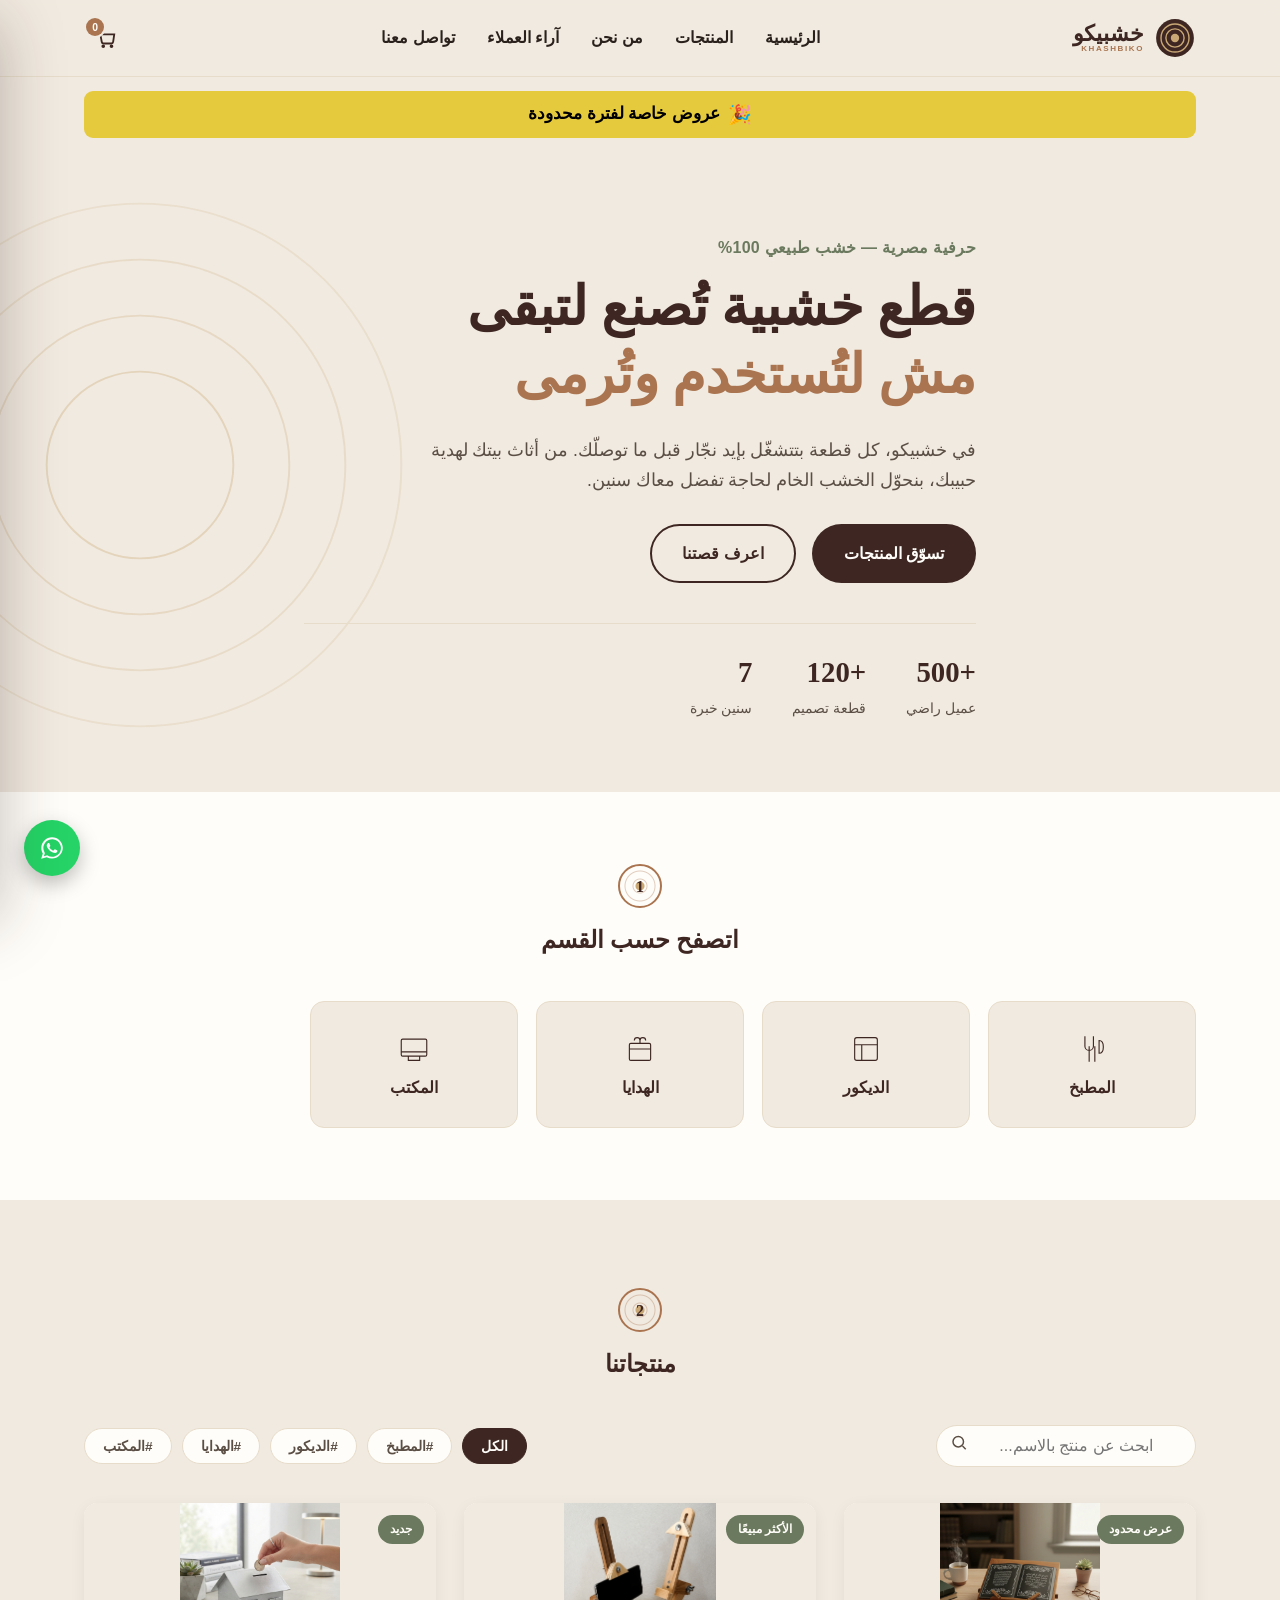
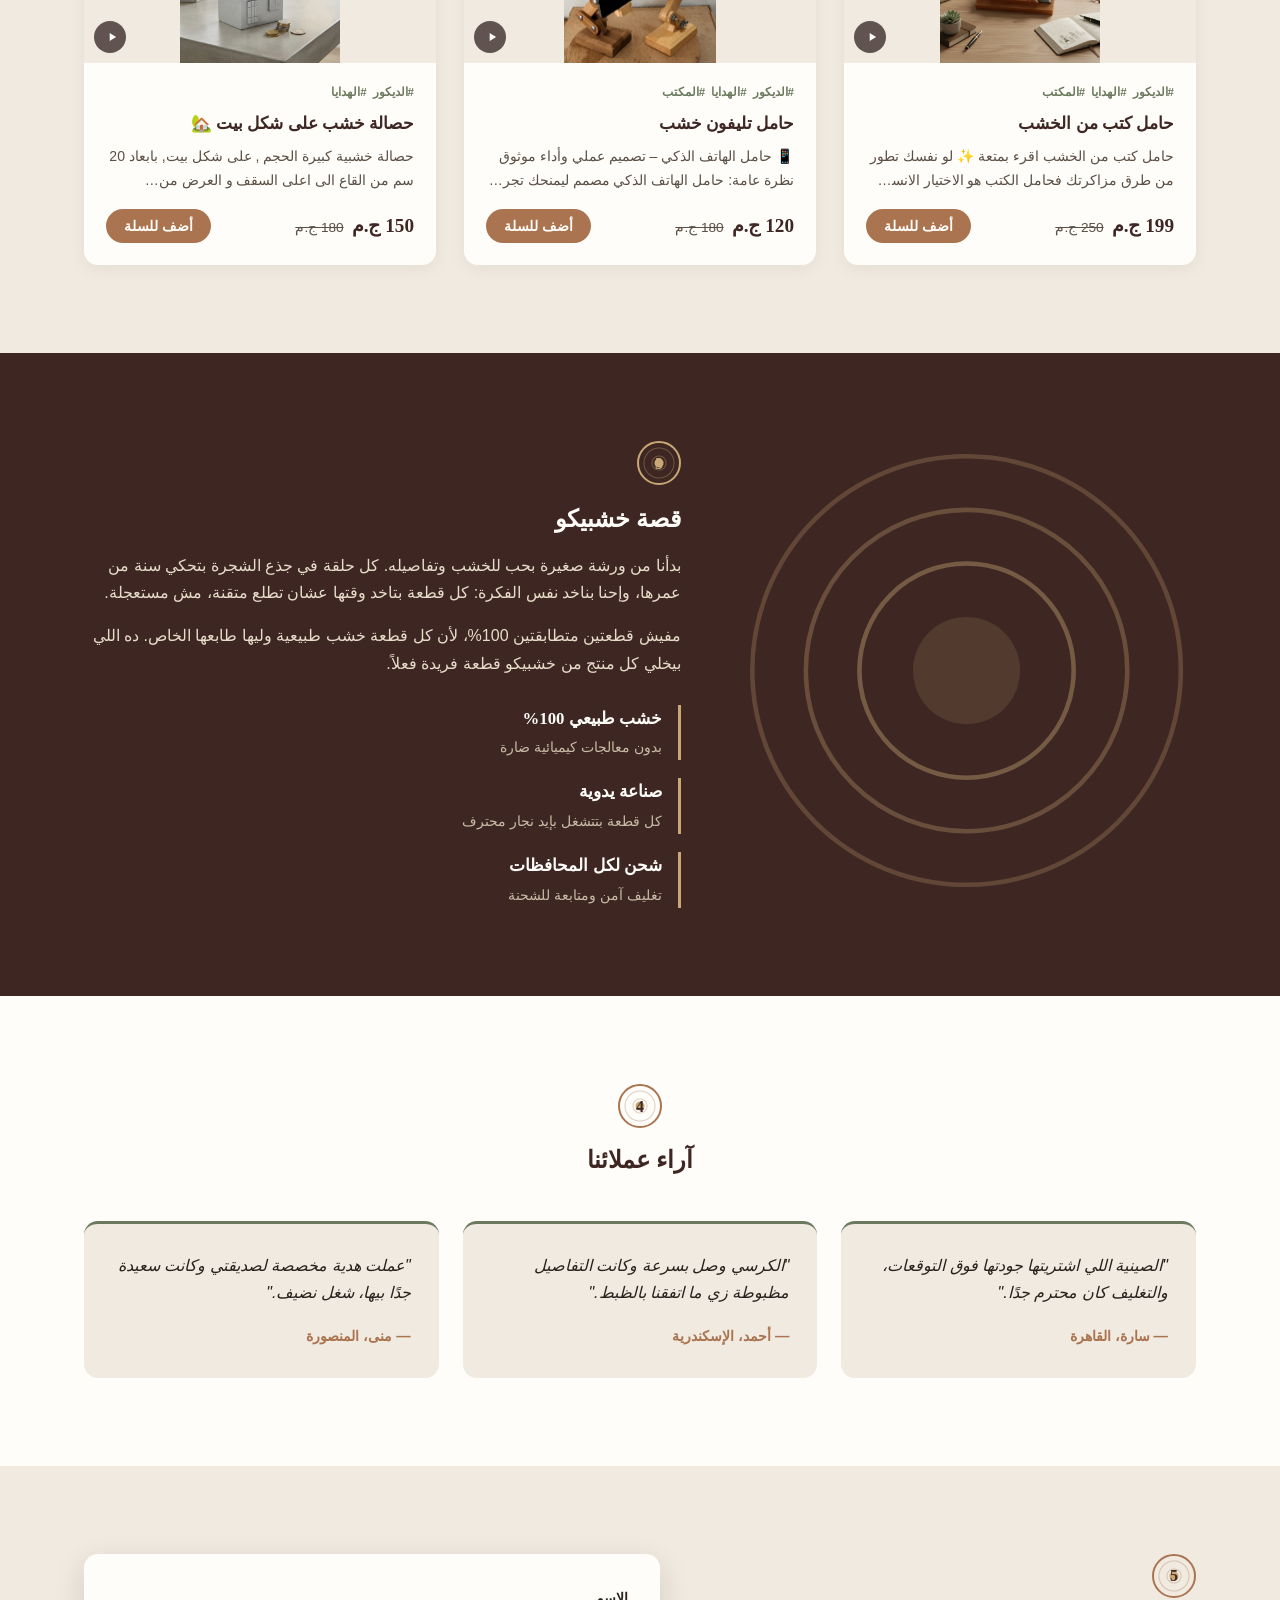
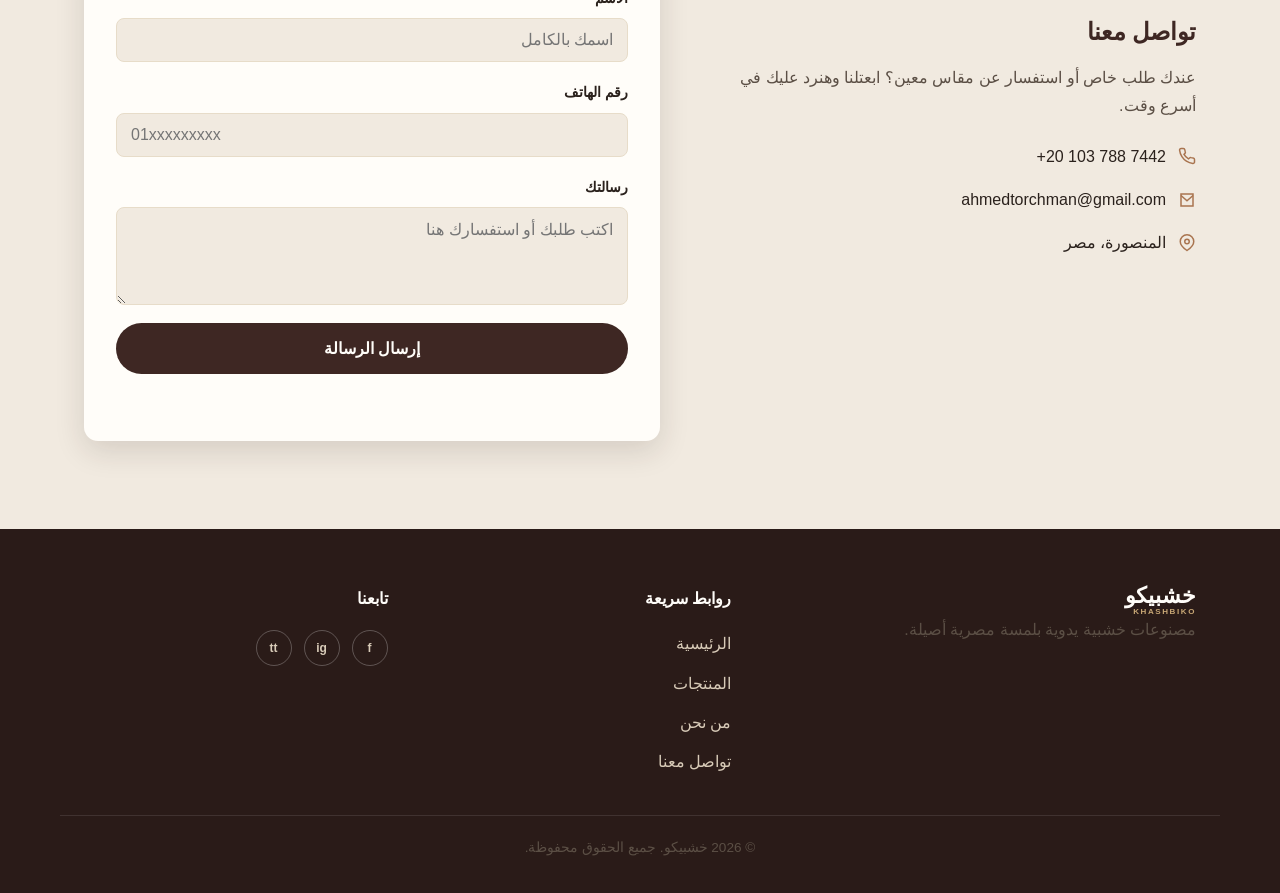
==== commit 687824d4: "Update index.html" ====
--- a/index.html
+++ b/index.html
@@ -1,6 +1,9 @@
 <!DOCTYPE html>
 <html lang="ar" dir="rtl">
 <head>
+<!--google console line-->
+  <meta name="google-site-verification" content="6FW_1AFLfswHMiN0LNbDyLdQhz4HhoJHKriEdgmnKsg" />
+  
 <meta charset="UTF-8">
 <meta name="viewport" content="width=device-width, initial-scale=1.0, viewport-fit=cover">
 <title>خشبيكو | قطع خشبية يدوية الصنع</title>
--- a/assets/css/style.css
+++ b/assets/css/style.css
@@ -608,47 +608,104 @@
 .pd-spec-row dd{margin:0;font-weight:700;color:var(--ink);font-size:.88rem;}
 
 /* التقييمات */
+
 .pd-reviews-empty{
   background:var(--white);border:1px dashed var(--paper-2);border-radius:var(--radius);
   padding:36px 20px;text-align:center;max-width:480px;
 }
+
 .pd-reviews-empty p{margin:0 0 4px;color:var(--ink);}
+
 .pd-reviews-empty-sub{color:var(--ink-soft) !important;font-size:.85rem;}
+
 .pd-reviews-summary{
   display:flex;align-items:center;gap:14px;margin-bottom:24px;padding-bottom:20px;
   border-bottom:1px solid var(--paper-2);flex-wrap:wrap;
 }
+
 .pd-stars-lg{color:var(--gold);font-size:1.5rem;letter-spacing:3px;}
+
 .pd-rating-avg{font-family:'El Messiri',serif;font-size:1.6rem;font-weight:700;color:var(--walnut);}
+
 .pd-reviews-list{display:grid;gap:20px;max-width:680px;}
+
 .pd-review-item{background:var(--white);border-radius:var(--radius-sm);padding:18px 20px;box-shadow:0 2px 10px rgba(42,27,24,.05);}
+
 .pd-review-head{display:flex;justify-content:space-between;align-items:center;margin-bottom:6px;}
+
 .pd-review-name{font-weight:700;color:var(--ink);}
+
 .pd-review-date{color:var(--ink-soft);font-size:.78rem;}
+
 .pd-review-stars{color:var(--gold);letter-spacing:2px;display:block;margin-bottom:8px;}
+
 .pd-review-comment{margin:0;font-size:.92rem;}
+
 .pd-review-pending-badge{
   display:inline-block;background:var(--gold);color:var(--walnut-deep);
   font-size:.68rem;font-weight:700;padding:3px 9px;border-radius:999px;margin-inline-start:8px;
 }
+
 .pd-review-item.is-pending{border:1px dashed var(--oak);box-shadow:none;}
+
 .pd-review-delete{
   background:none;border:none;color:var(--ink-soft);font-size:.78rem;cursor:pointer;
   text-decoration:underline;padding:0;margin-top:6px;
 }
+
 .pd-review-delete:hover{color:var(--rust);}
 
 /* فورم إضافة تقييم */
+
 .review-form-wrap{
   max-width:560px;margin-top:32px;padding-top:28px;border-top:1px solid var(--paper-2);
 }
+
 .review-form-wrap h3{font-size:1.05rem;margin-bottom:16px;}
+
+/* تحسين حقول الإدخال */
+.review-form-wrap input[type="text"],
+.review-form-wrap textarea{
+  width:100%;
+  padding:14px 16px;
+  font-size:.95rem;
+  font-family:inherit;
+  line-height:1.6;
+  color:var(--ink);
+  background:var(--white);
+  border:1px solid var(--paper-2);
+  border-radius:10px;
+  outline:none;
+  transition:border-color .2s ease, box-shadow .2s ease;
+  box-sizing:border-box;
+}
+
+.review-form-wrap input[type="text"]:focus,
+.review-form-wrap textarea:focus{
+  border-color:var(--gold);
+  box-shadow:0 0 0 3px rgba(201,162,77,.12);
+}
+
+.review-form-wrap input[type="text"]::placeholder,
+.review-form-wrap textarea::placeholder{
+  color:var(--ink-soft);
+  opacity:.7;
+}
+
+.review-form-wrap textarea{
+  min-height:120px;
+  resize:vertical;
+}
+
 .star-picker{display:inline-flex;gap:4px;}
+
 .star-btn{
   background:none;border:none;cursor:pointer;font-size:1.8rem;line-height:1;padding:2px;
   color:var(--paper-2);transition:color .1s ease, transform .1s ease;
 }
+
 .star-btn:hover,.star-btn.active{color:var(--gold);}
+
 .star-btn:active{transform:scale(1.15);}
 
 /* منتجات مشابهة */
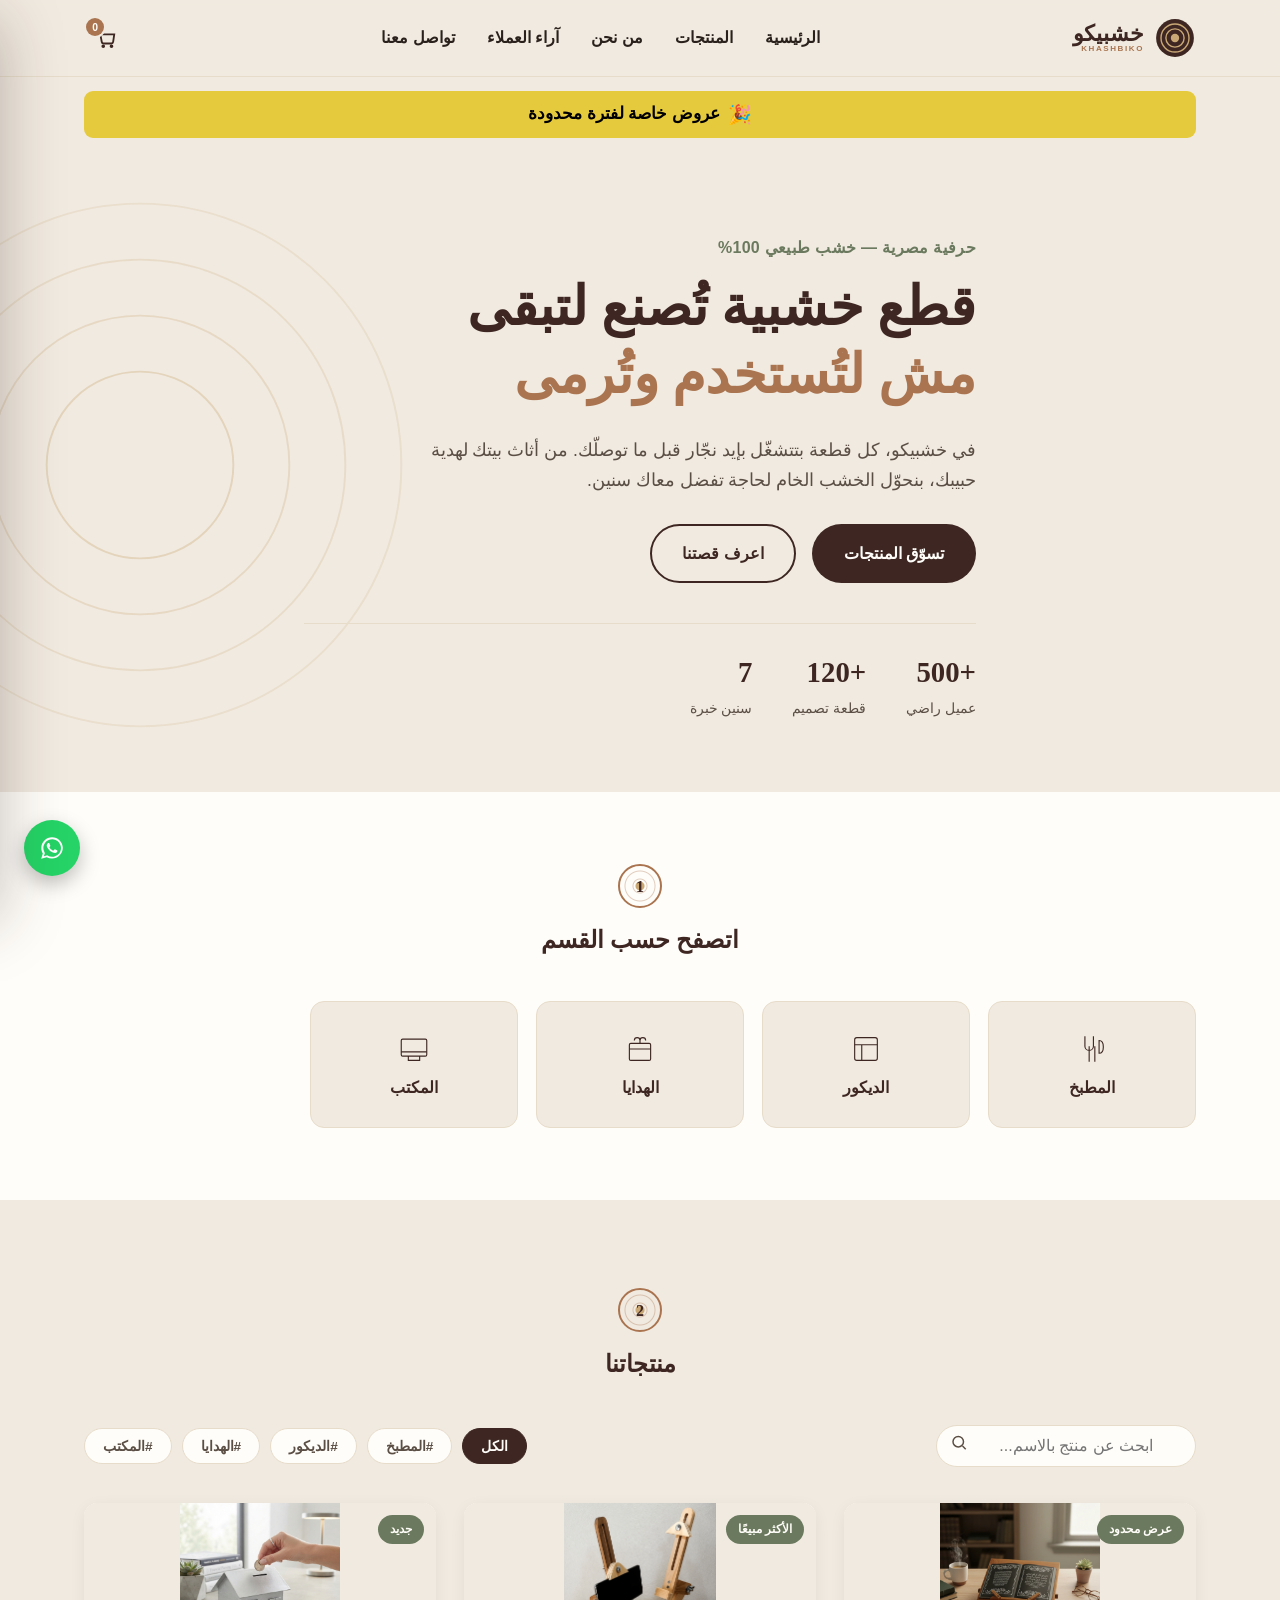
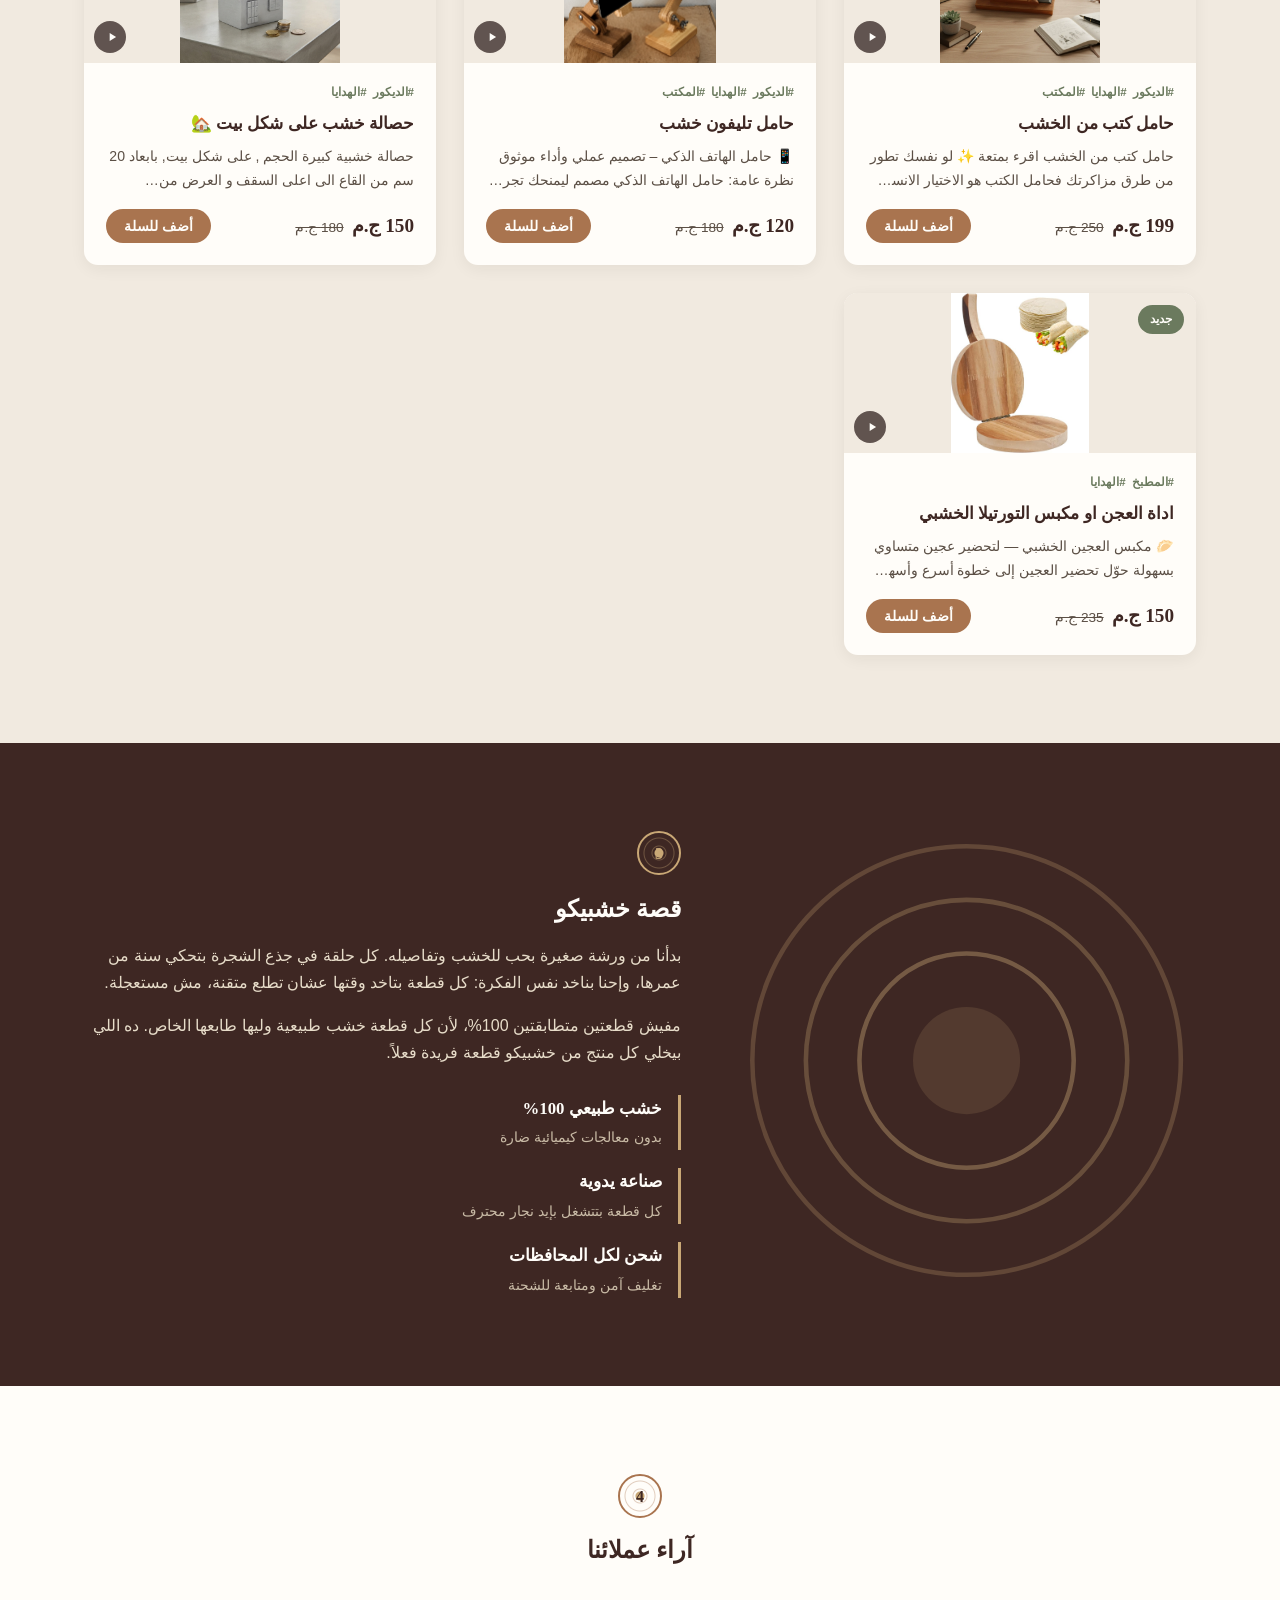
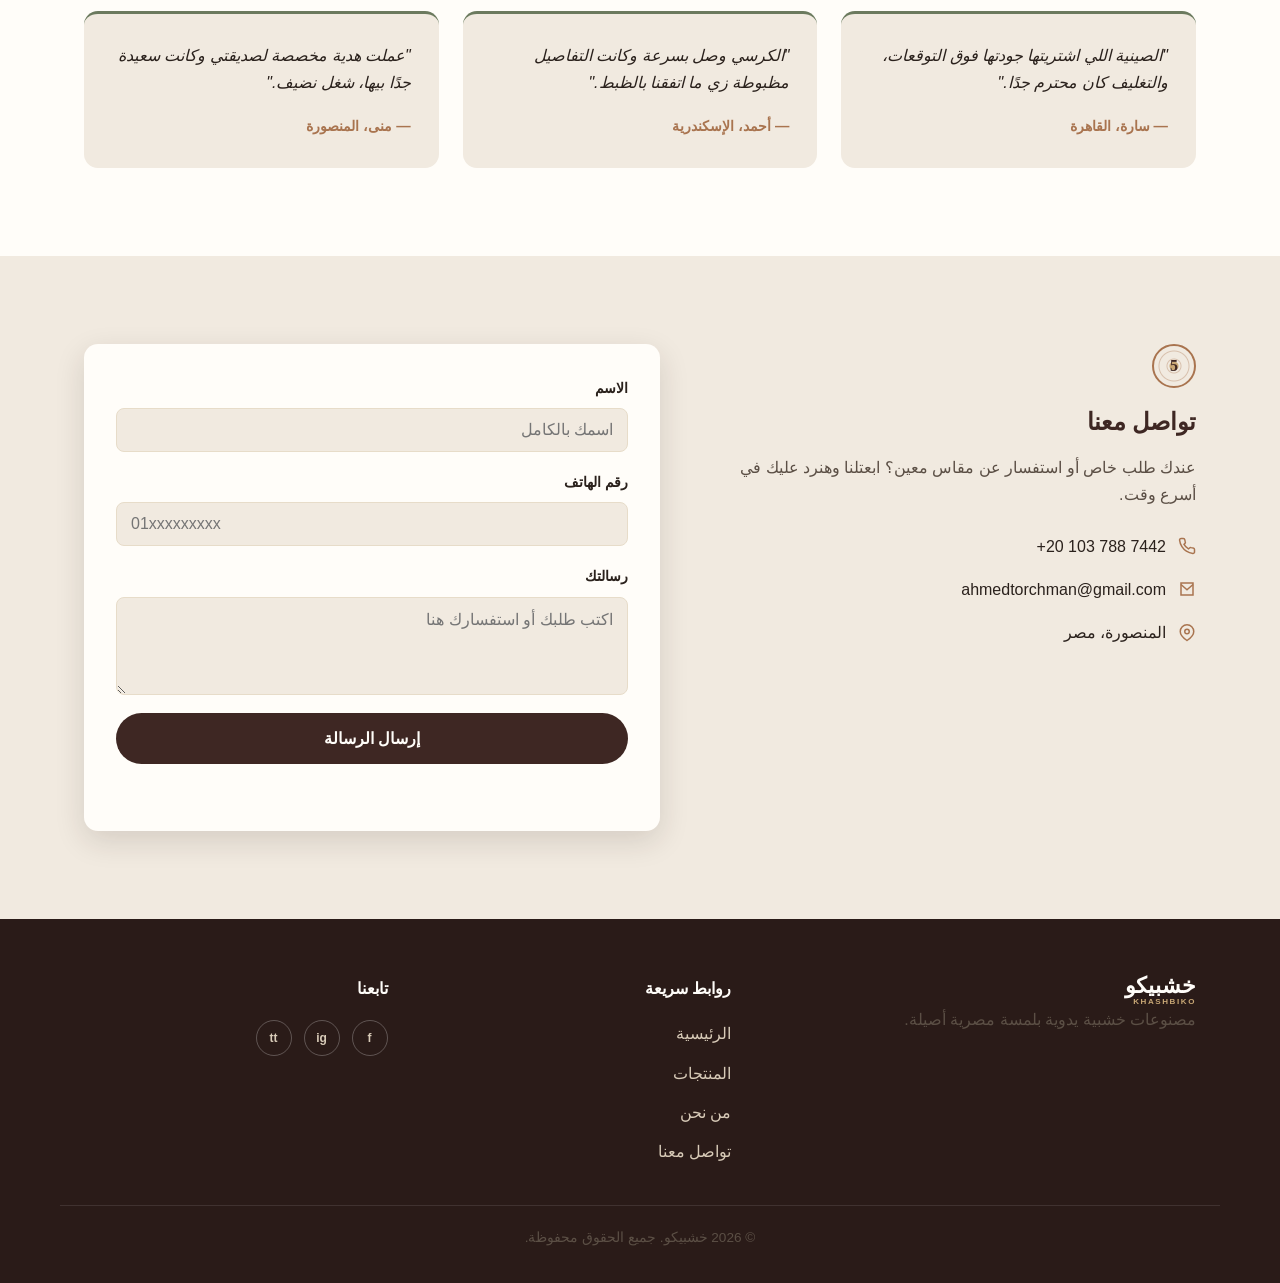
==== commit 7c8f50fd: "Update index.html" ====
--- a/index.html
+++ b/index.html
@@ -1,18 +1,53 @@
 <!DOCTYPE html>
 <html lang="ar" dir="rtl">
 <head>
+
 <!--google console line-->
   <meta name="google-site-verification" content="6FW_1AFLfswHMiN0LNbDyLdQhz4HhoJHKriEdgmnKsg" />
-  
+
+<!--google Analytics code-->
+<!-- Google tag (gtag.js) -->
+<script async src="https://www.googletagmanager.com/gtag/js?id=G-6DFH8B3LX7"></script>
+<script>
+  window.dataLayer = window.dataLayer || [];
+  function gtag(){dataLayer.push(arguments);}
+  gtag('js', new Date());
+
+  gtag('config', 'G-6DFH8B3LX7');
+</script>
+
 <meta charset="UTF-8">
 <meta name="viewport" content="width=device-width, initial-scale=1.0, viewport-fit=cover">
+
+<!-- Basic SEO -->
 <title>خشبيكو | قطع خشبية يدوية الصنع</title>
 <meta name="description" content="خشبيكو - متجر مصنوعات خشبية يدوية: أثاث، ديكور، أدوات مطبخ وهدايا مخصصة من خشب طبيعي 100%.">
-
-<!-- Open Graph (لمشاركة أفضل على فيسبوك وواتساب) -->
+<meta name="author" content="خشبيكو">
+<meta name="robots" content="index, follow">
+
+<!-- Open Graph (Facebook / WhatsApp / LinkedIn) -->
 <meta property="og:title" content="خشبيكو | قطع خشبية يدوية الصنع">
 <meta property="og:description" content="أثاث وديكور وأدوات مطبخ وهدايا خشبية، مصنوعة يدويًا بخشب طبيعي 100%.">
 <meta property="og:type" content="website">
+<meta property="og:site_name" content="خشبيكو">
+
+<!-- رابط الصفحة الرئيسية -->
+<meta property="og:url" content="https://torchman22.github.io/khashbiko.com/">
+
+<!-- صورة معاينة الموقع عند مشاركة الرابط -->
+<meta property="og:image" content="https://torchman22.github.io/khashbiko.com/assets/images/main_image/main-pic.jpeg">
+<meta property="og:image:width" content="1200">
+<meta property="og:image:height" content="630">
+<meta property="og:image:alt" content="خشبيكو - منتجات خشبية يدوية الصنع">
+
+<!-- Twitter / X -->
+<meta name="twitter:card" content="summary_large_image">
+<meta name="twitter:title" content="خشبيكو | قطع خشبية يدوية الصنع">
+<meta name="twitter:description" content="أثاث وديكور وأدوات مطبخ وهدايا خشبية، مصنوعة يدويًا بخشب طبيعي 100%.">
+<meta name="twitter:image" content="https://torchman22.github.io/khashbiko.com/assets/images/main_image/main-pic.jpeg">
+
+<!-- Theme -->
+<meta name="theme-color" content="#ffffff">
 
 <link rel="icon" href="data:image/svg+xml,%3Csvg xmlns='http://www.w3.org/2000/svg' viewBox='0 0 100 100'%3E%3Ccircle cx='50' cy='50' r='45' fill='%233E2723'/%3E%3Ccircle cx='50' cy='50' r='33' fill='none' stroke='%23C9A876' stroke-width='4'/%3E%3Ccircle cx='50' cy='50' r='20' fill='none' stroke='%23C9A876' stroke-width='4'/%3E%3C/svg%3E">
 
@@ -20,6 +55,7 @@
 <link rel="preconnect" href="https://fonts.gstatic.com" crossorigin>
 <link href="https://fonts.googleapis.com/css2?family=El+Messiri:wght@500;600;700&family=Tajawal:wght@400;500;700;900&display=swap" rel="stylesheet">
 <link rel="stylesheet" href="assets/css/style.css">
+
 </head>
 <body>
 
--- a/assets/css/style.css
+++ b/assets/css/style.css
@@ -957,3 +957,69 @@
   .cat-card span{font-size:.85rem;}
   .product-thumb{height:105px;}
 }
+
+.pd-main-video {
+  width: 100%;
+  height: 100%;
+  object-fit: contain;
+  display: block;
+  border-radius: inherit;
+}
+
+.pd-video-thumb-inner {
+  width: 100%;
+  height: 100%;
+  min-height: 70px;
+  display: flex;
+  flex-direction: column;
+  align-items: center;
+  justify-content: center;
+  gap: 5px;
+  background: #3E2723;
+  color: #fff;
+  border-radius: 8px;
+}
+
+.pd-video-play {
+  font-size: 24px;
+  line-height: 1;
+}
+
+.pd-video-text {
+  font-size: 12px;
+  font-weight: 700;
+}
+
+.pd-main-video,
+.pd-main-youtube {
+  width: 100%;
+  height: 100%;
+  display: block;
+  border: 0;
+  object-fit: contain;
+  border-radius: inherit;
+}
+
+.pd-video-thumb-inner {
+  width: 100%;
+  height: 100%;
+  min-height: 70px;
+  display: flex;
+  flex-direction: column;
+  align-items: center;
+  justify-content: center;
+  gap: 5px;
+  background: #3E2723;
+  color: #fff;
+  border-radius: 8px;
+}
+
+.pd-video-play {
+  font-size: 24px;
+  line-height: 1;
+}
+
+.pd-video-text {
+  font-size: 12px;
+  font-weight: 700;
+}
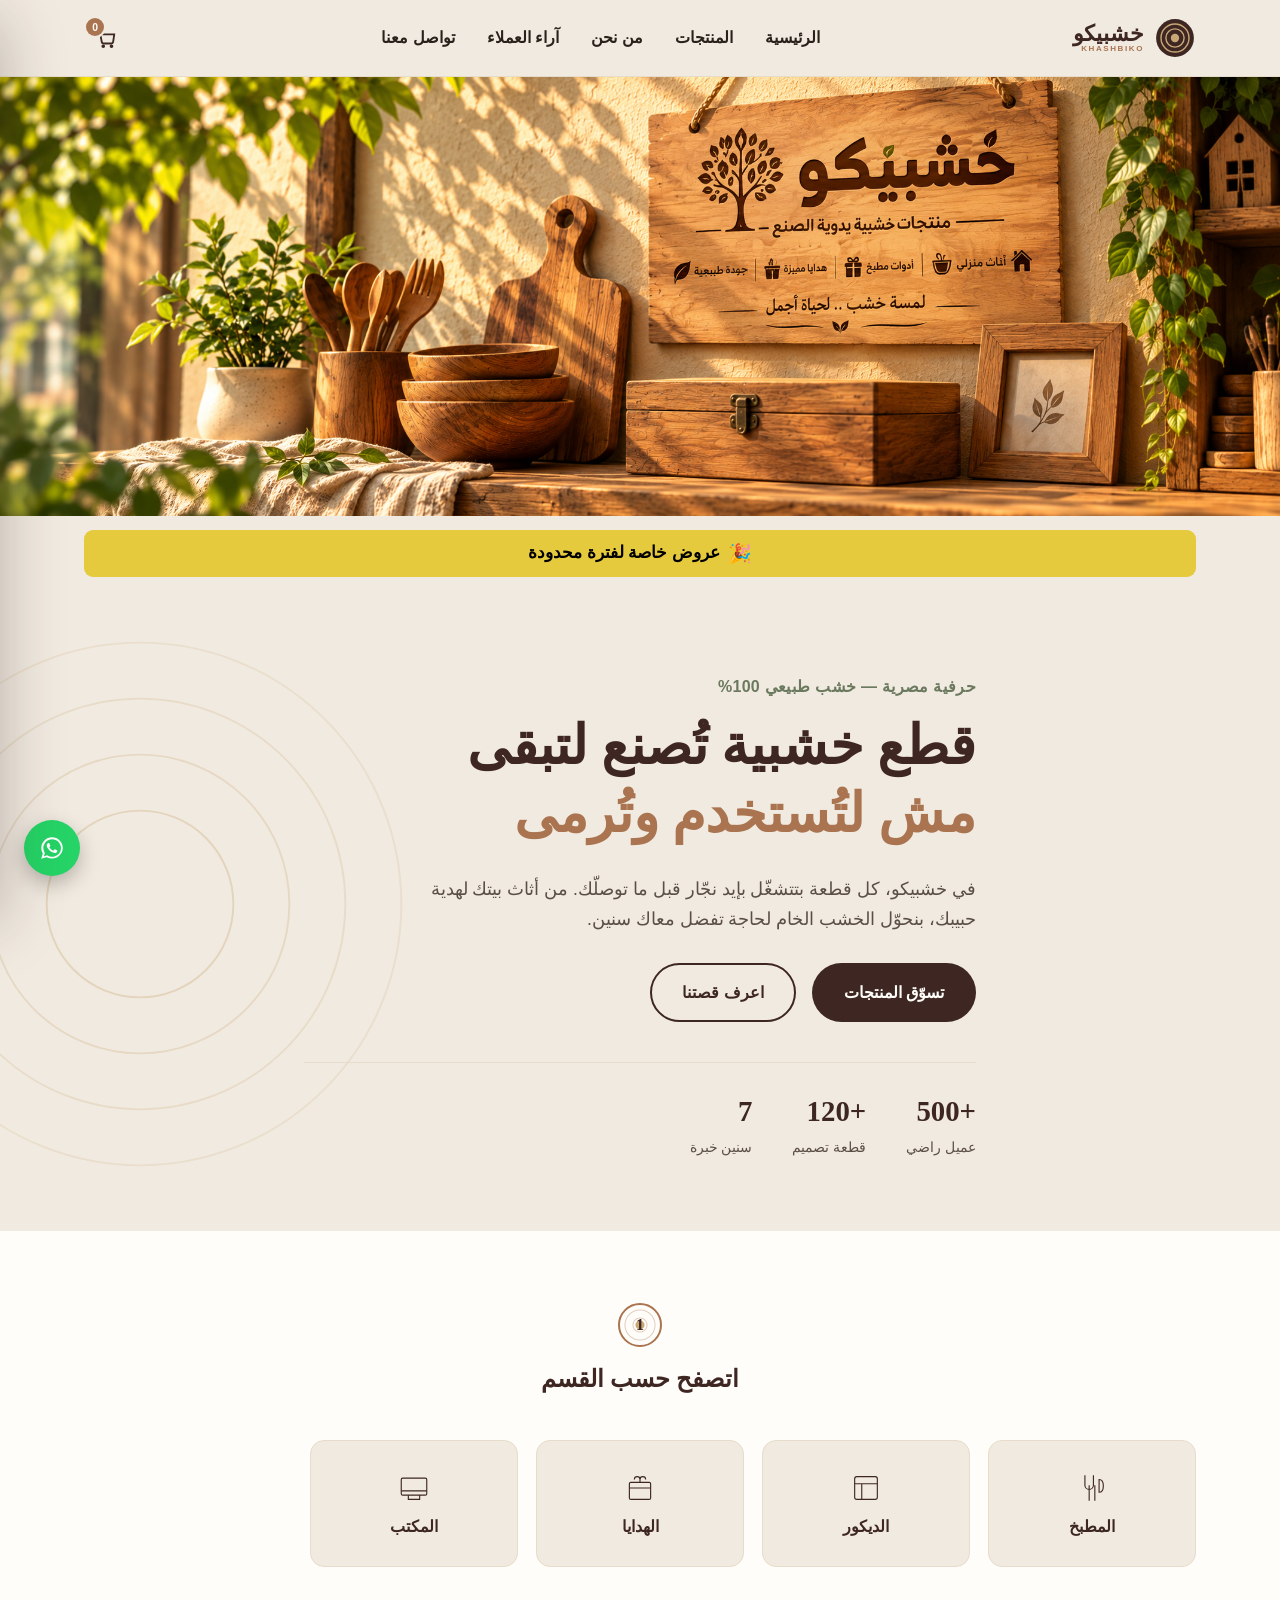
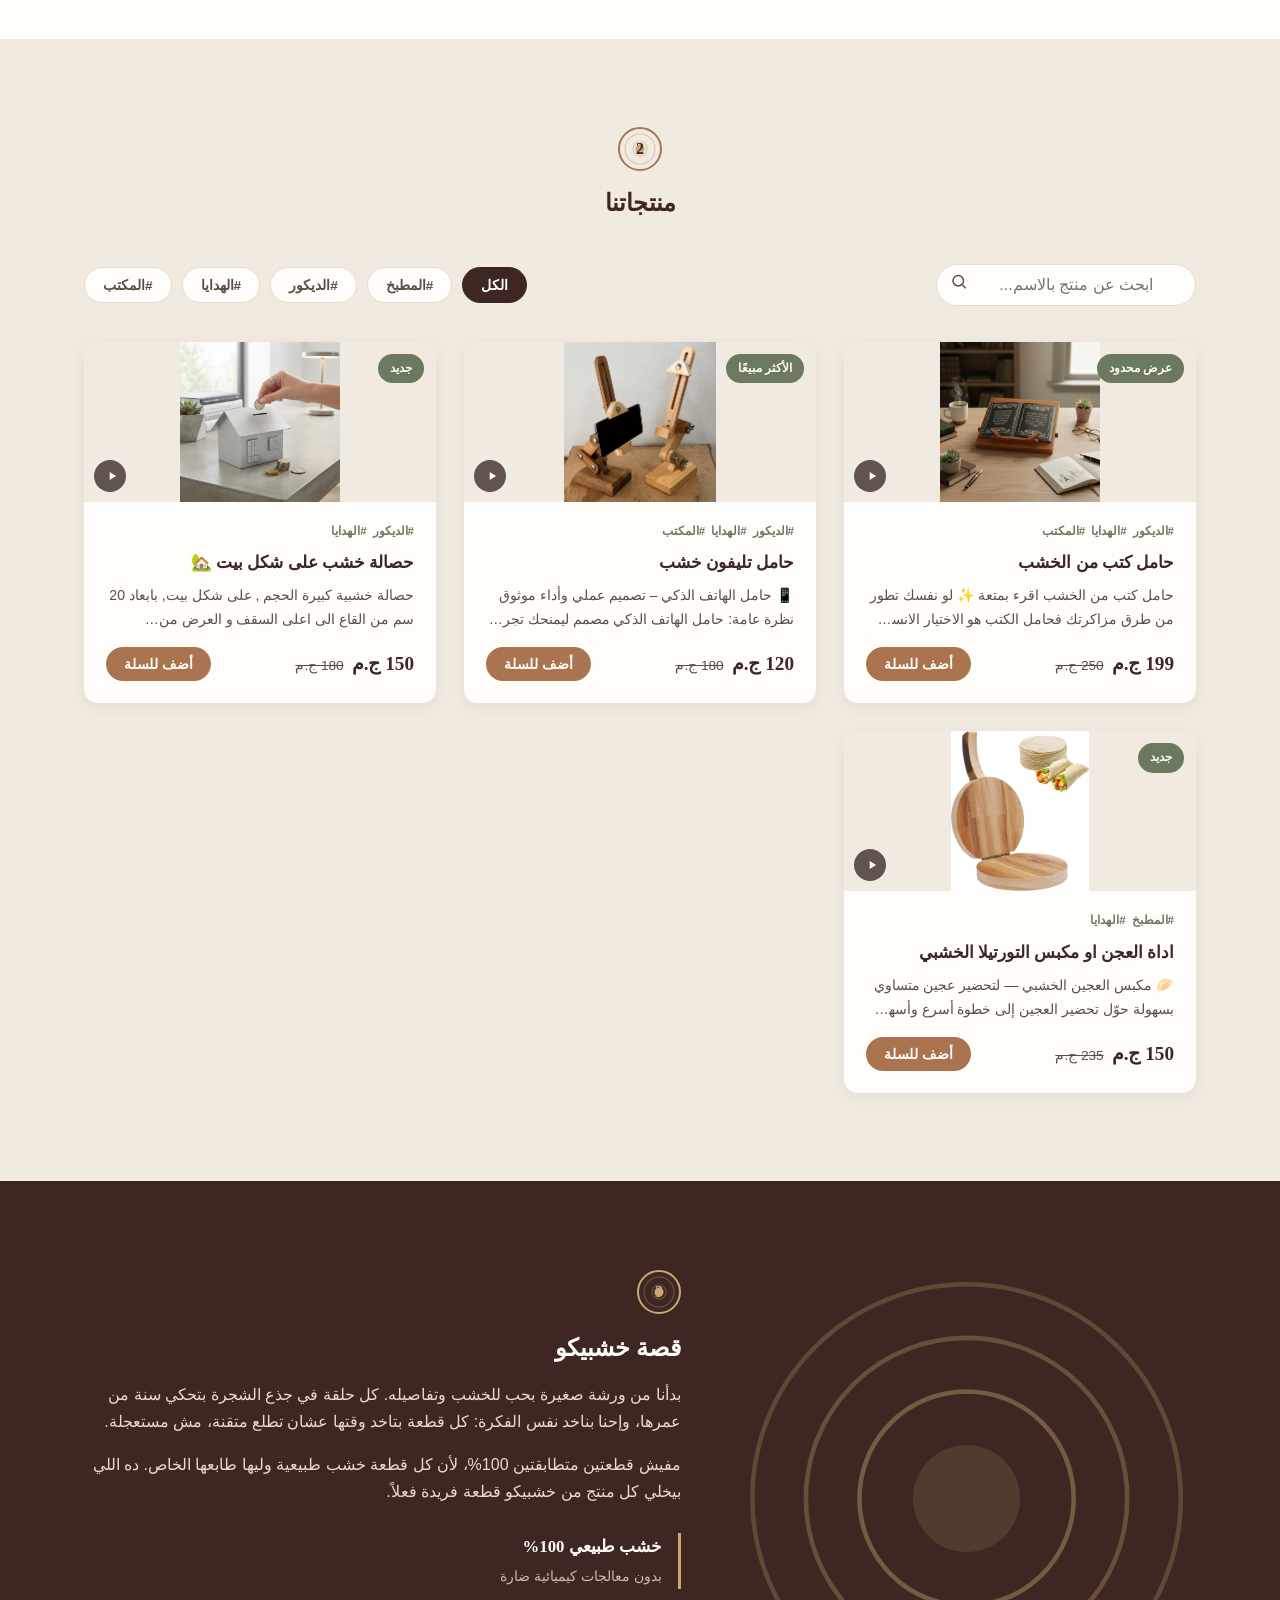
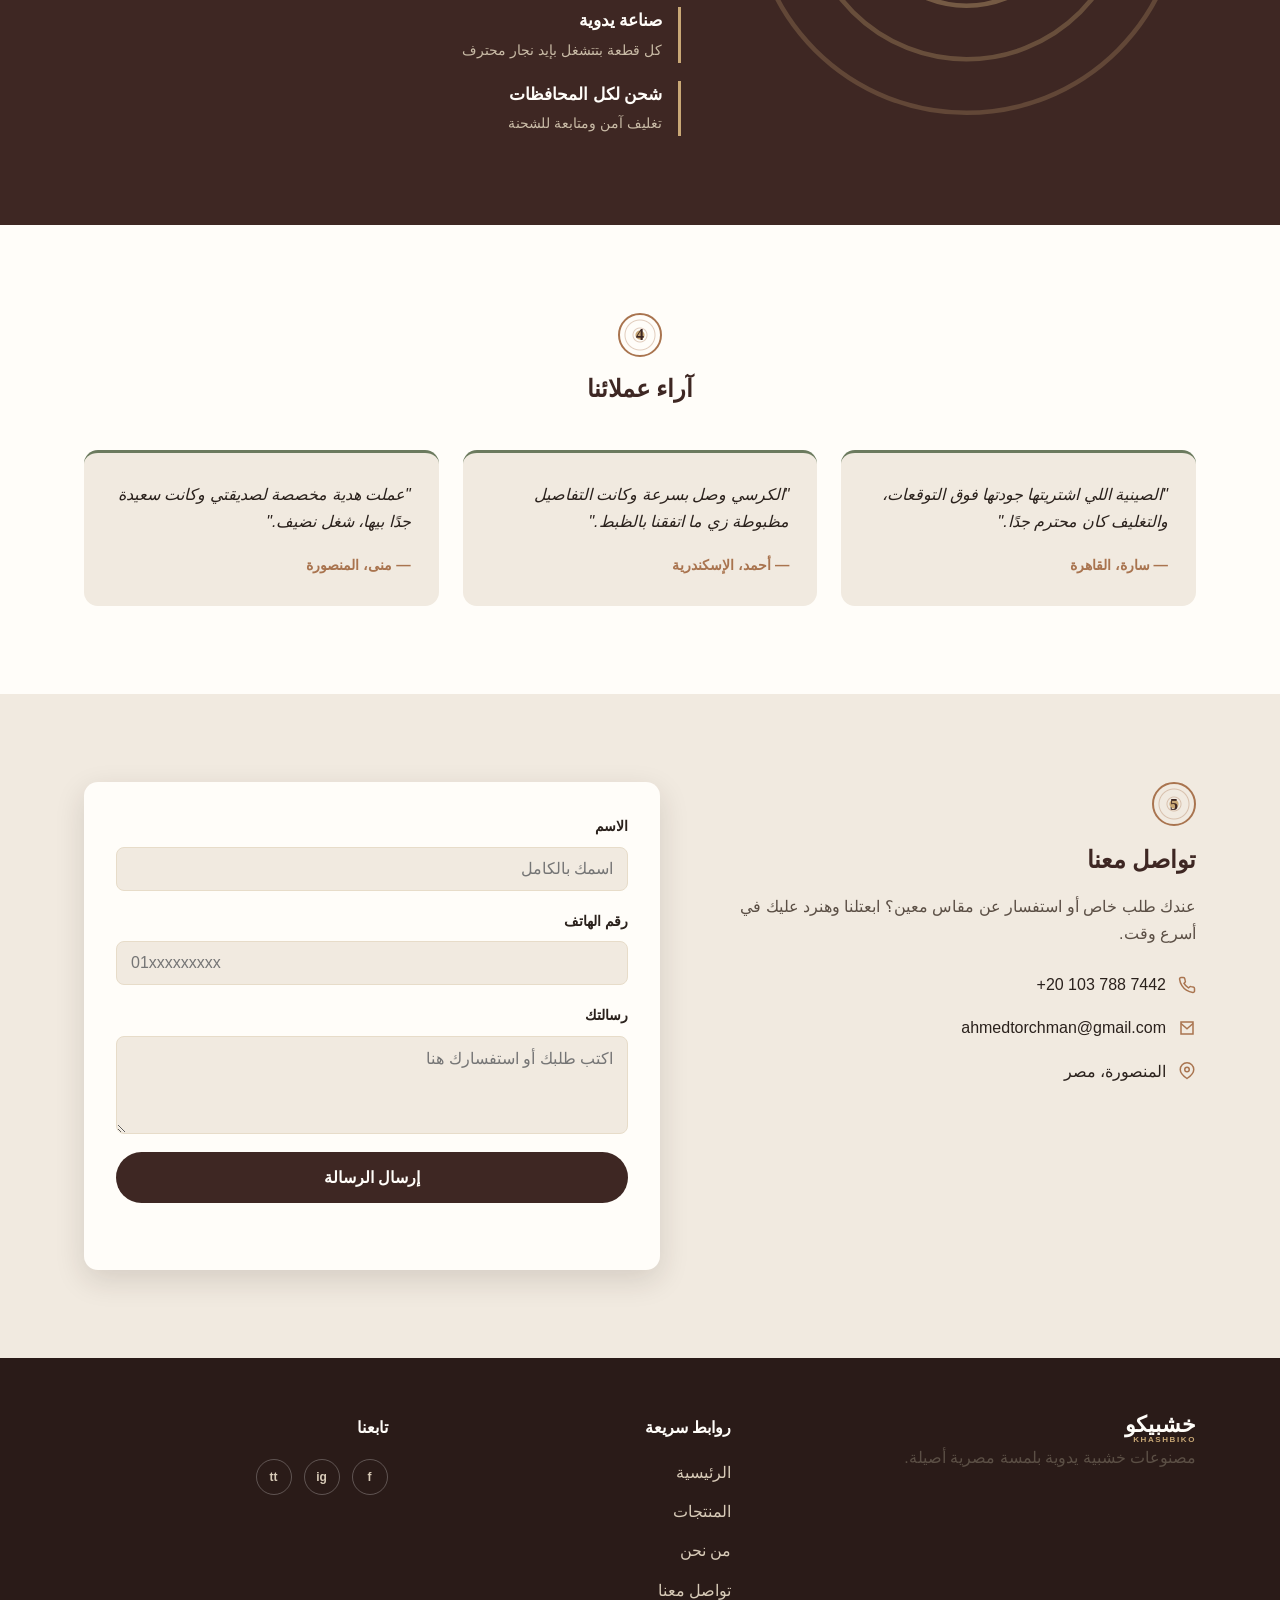
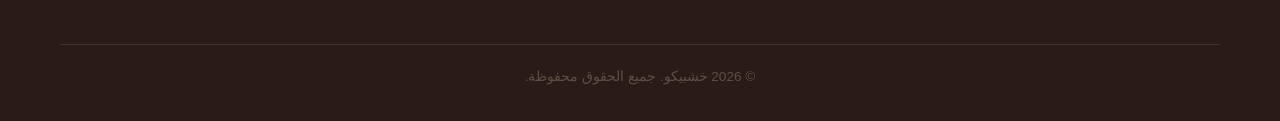
==== commit ed93bfd0: "Update index.html" ====
--- a/index.html
+++ b/index.html
@@ -36,8 +36,8 @@
 
 <!-- صورة معاينة الموقع عند مشاركة الرابط -->
 <meta property="og:image" content="https://torchman22.github.io/khashbiko.com/assets/images/main_image/main-pic.jpeg">
-<meta property="og:image:width" content="1200">
-<meta property="og:image:height" content="630">
+<!--<meta property="og:image:width" content="1200">
+<meta property="og:image:height" content="630">-->
 <meta property="og:image:alt" content="خشبيكو - منتجات خشبية يدوية الصنع">
 
 <!-- Twitter / X -->
@@ -107,6 +107,20 @@
     </div>
   </div>
 </header>
+
+  <!-- ===== Hero ===== -->
+<section class="hero2" id="home">
+  <!-- صورة البانر الرئيسية -->
+  <div class="hero-banner" aria-hidden="true">
+    <img
+      src="assets/images/hero_image/ChatGPT Image Sep 30, 2026, 09_37_44 AM.png"
+      alt=""
+      loading="eager"
+      fetchpriority="high"
+    >
+    <div class="hero-banner-overlay"></div>
+  </div>    
+</section>
 
 <!-- ===== الشريط الإعلاني (يُملأ ويُعرض تلقائيًا من assets/js/announcements-data.js) ===== -->
 <div class="announce-bar" id="announceBar" hidden>
